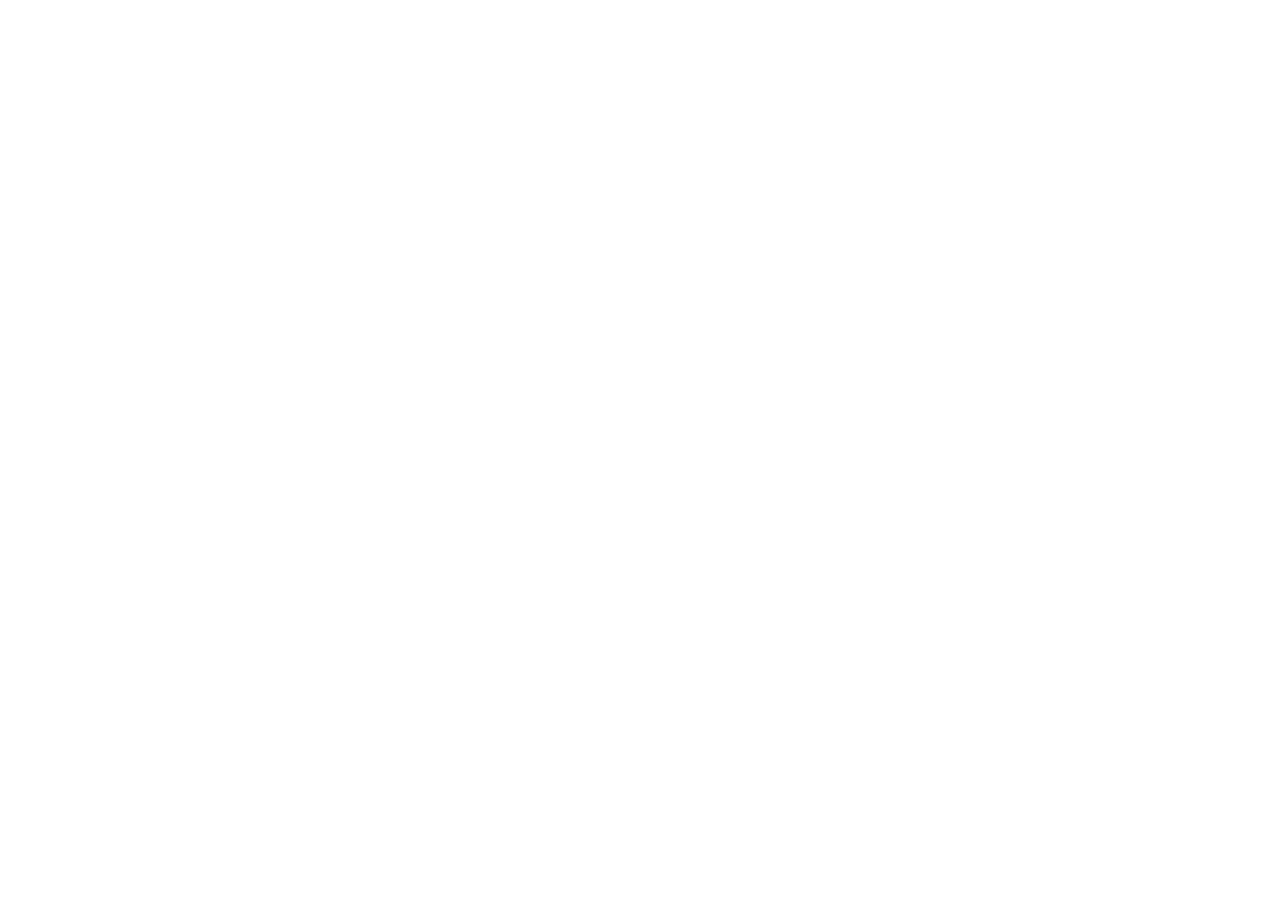
==== index.html @ e4f7e655 "TopLink Call landing page" ====
<!DOCTYPE html>
    <html>
      <head>
        <script src='https://8x8.vc/vpaas-magic-cookie-67bd8b4c554a415bafaa029ddebf6bb9/external_api.js' async></script>
        <style>html, body, #jaas-container { height: 100%; }</style>
        <script type="text/javascript">
          window.onload = () => {
            const api = new JitsiMeetExternalAPI("8x8.vc", {
              roomName: "vpaas-magic-cookie-67bd8b4c554a415bafaa029ddebf6bb9/SampleAppSuperiorPansPrintForth",
              parentNode: document.querySelector('#jaas-container'),
							// Make sure to include a JWT if you intend to record,
							// make outbound calls or use any other premium features!
							// jwt: "eyJraWQiOiJ2cGFhcy1tYWdpYy1jb29raWUtNjdiZDhiNGM1NTRhNDE1YmFmYWEwMjlkZGViZjZiYjkvMDJkODQxLVNBTVBMRV9BUFAiLCJ0eXAiOiJKV1QiLCJhbGciOiJSUzI1NiJ9.[base64].[base64]"
            });
          }
        </script>
      </head>
      <body><div id="jaas-container" /></body>
    </html>
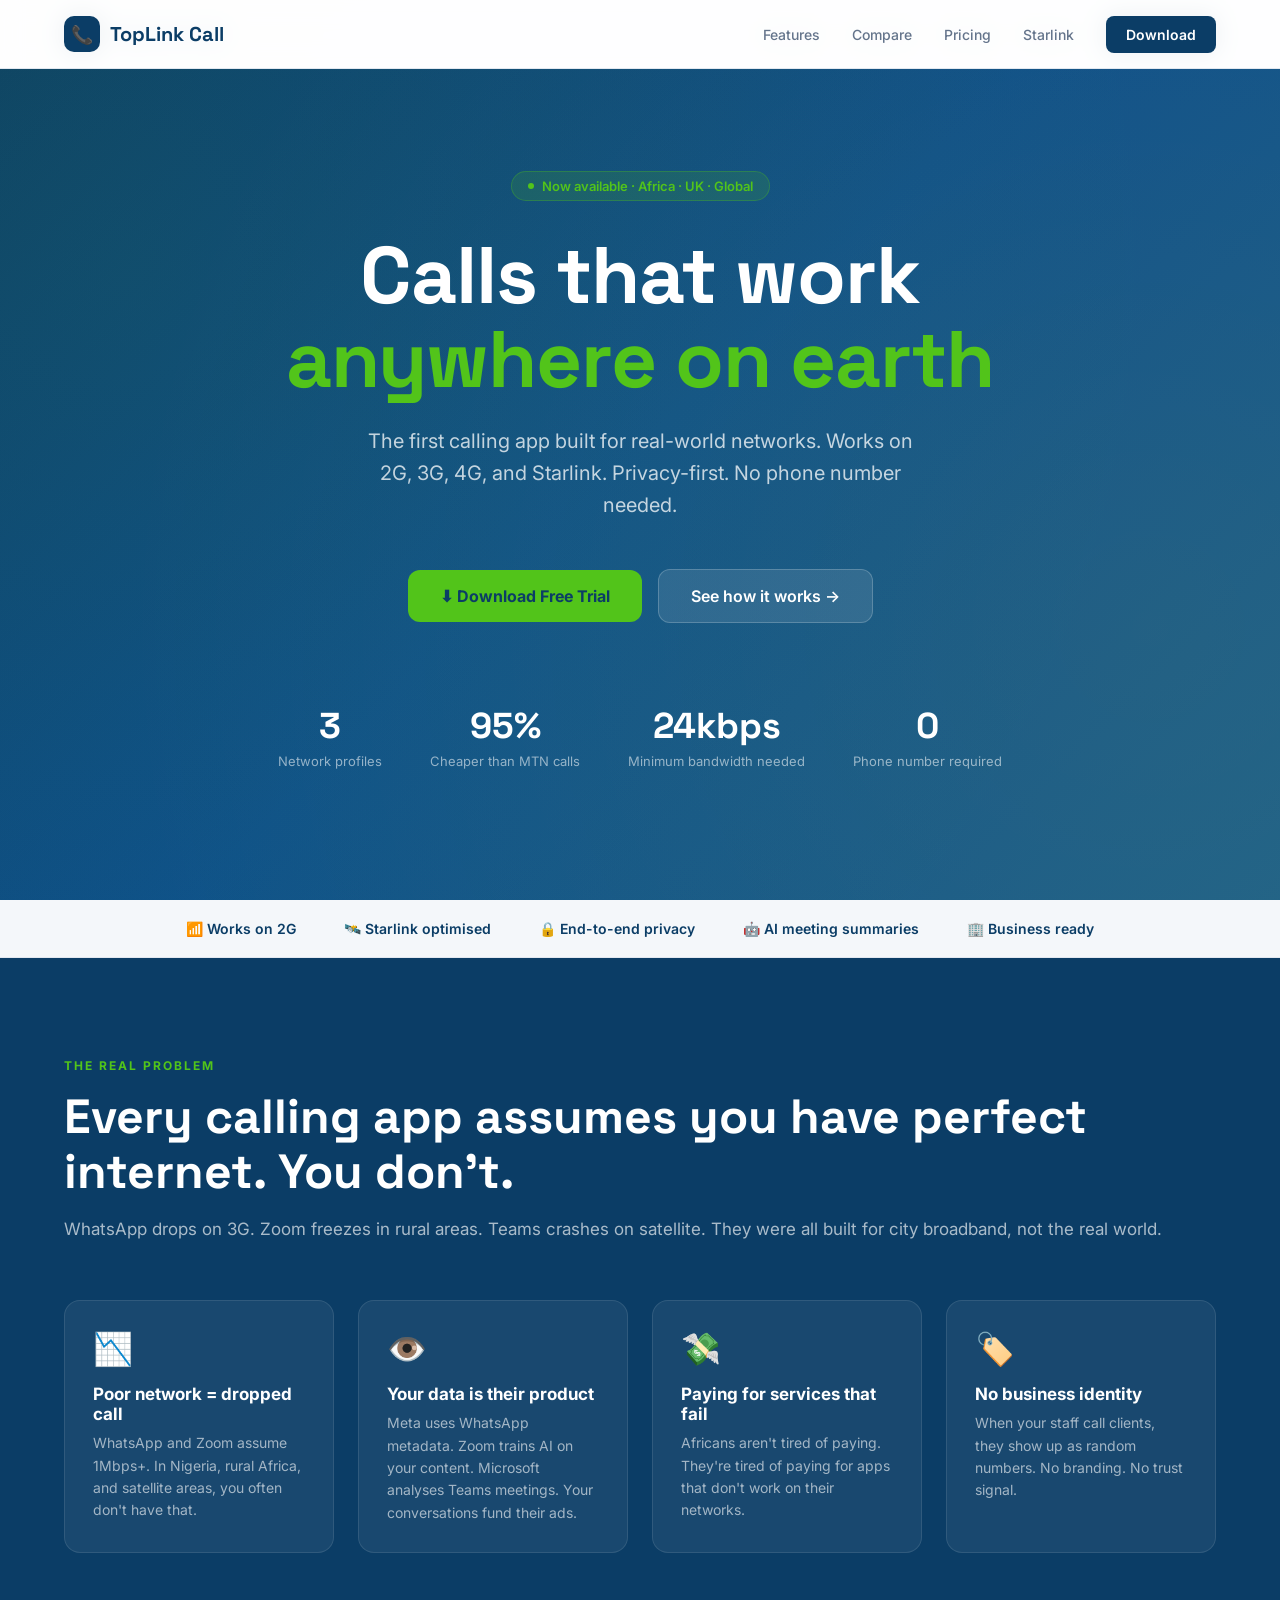
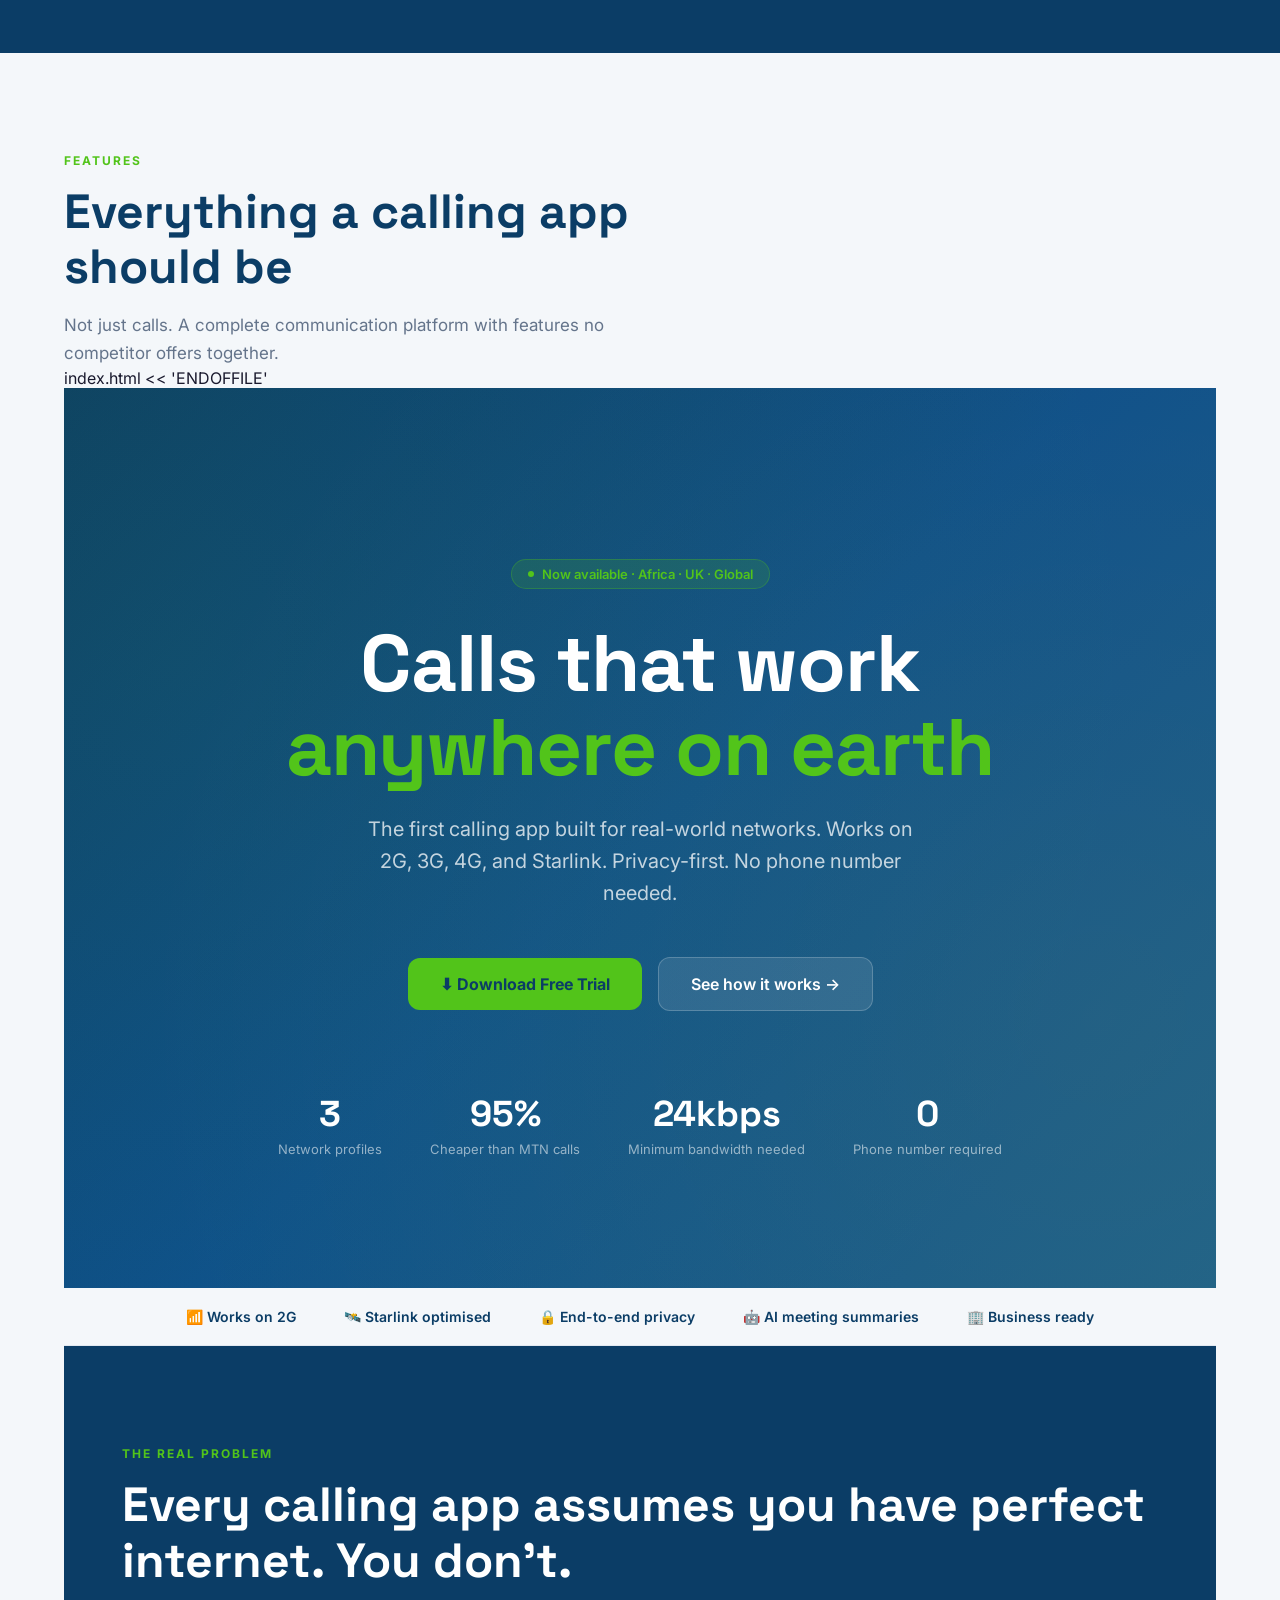
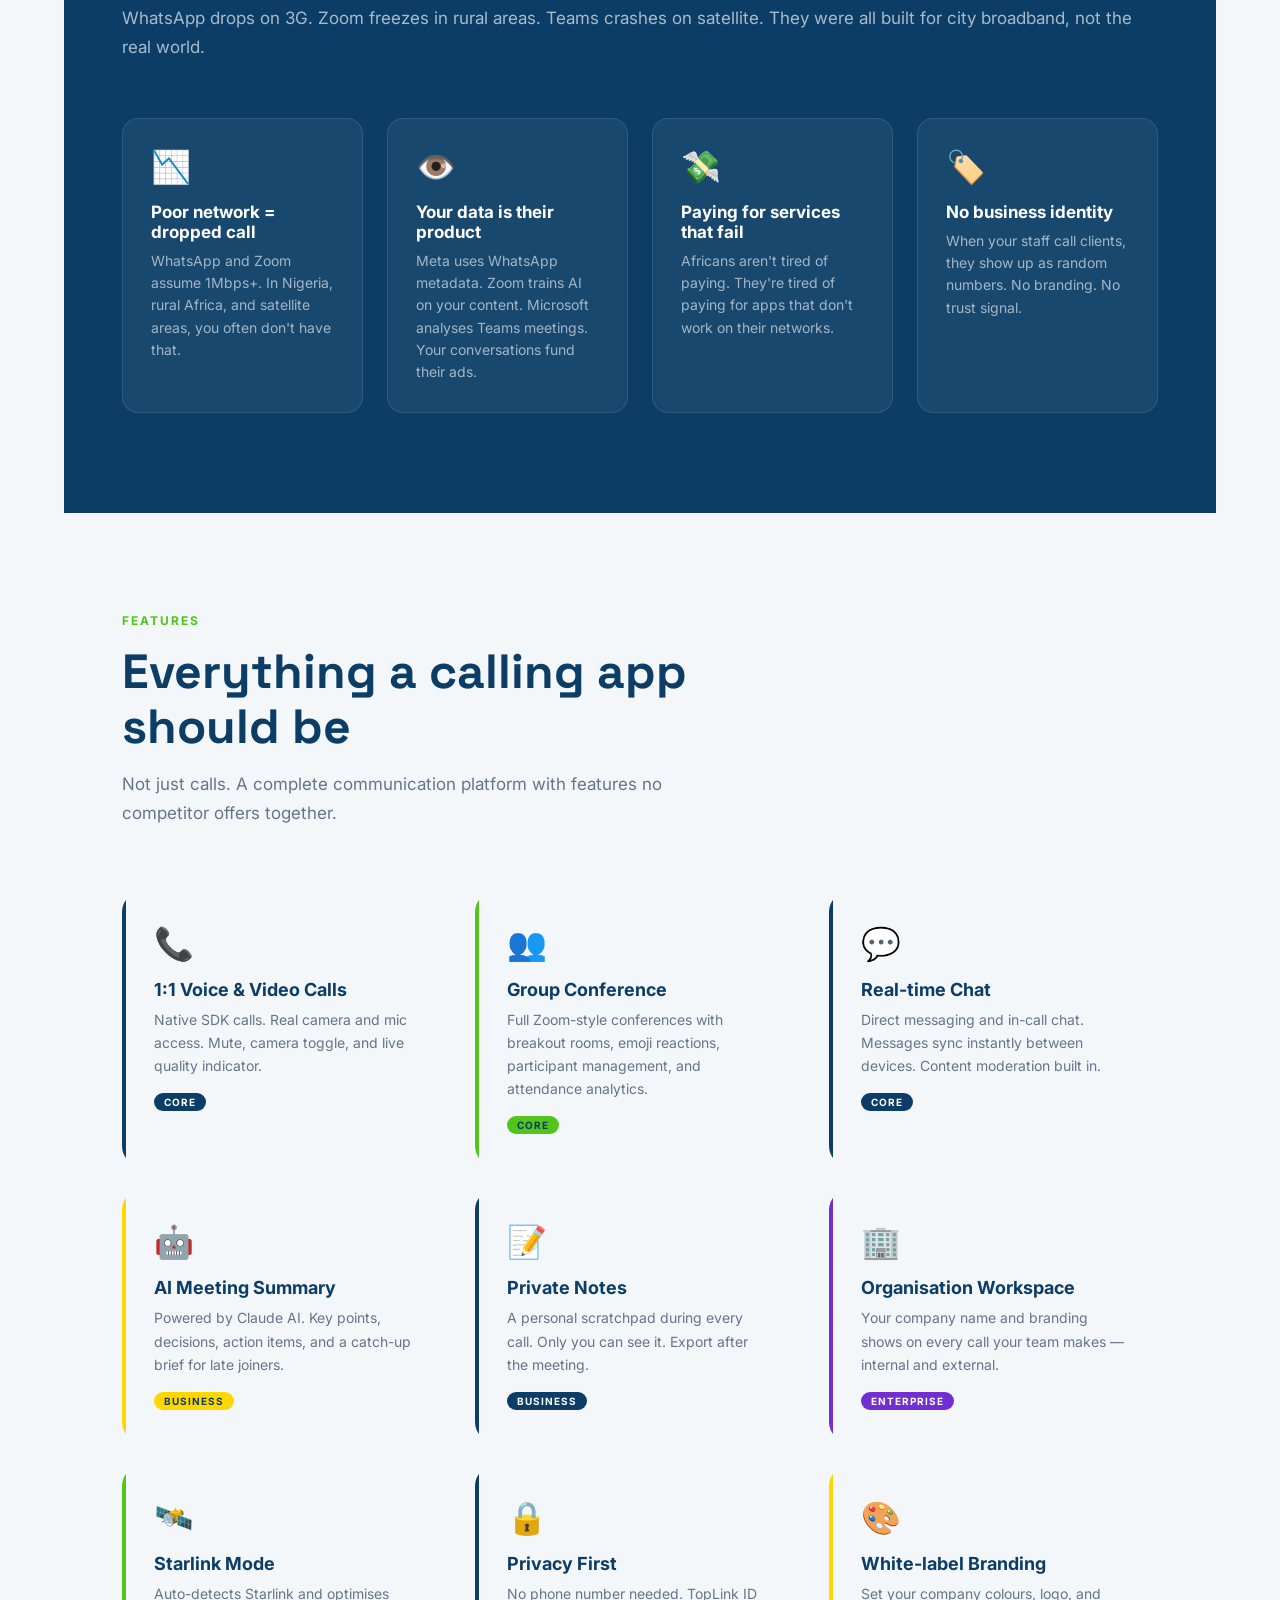
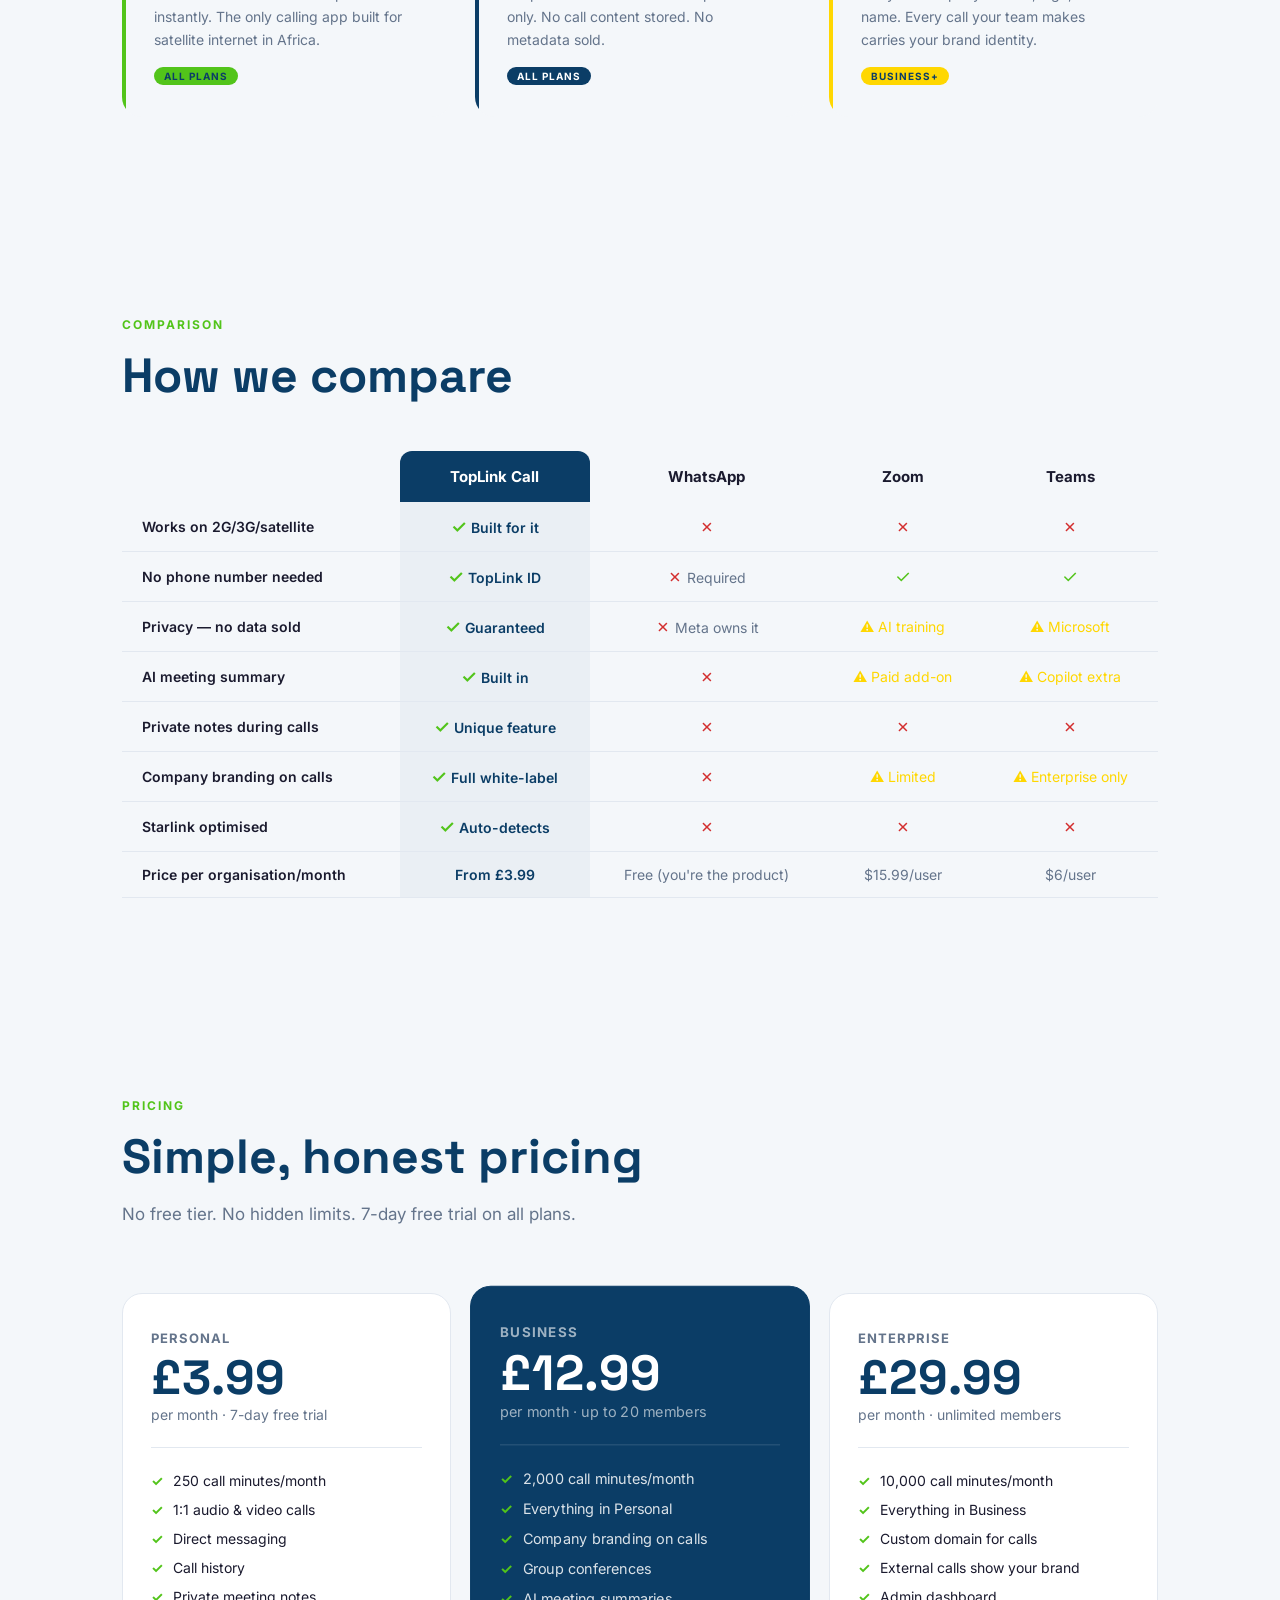
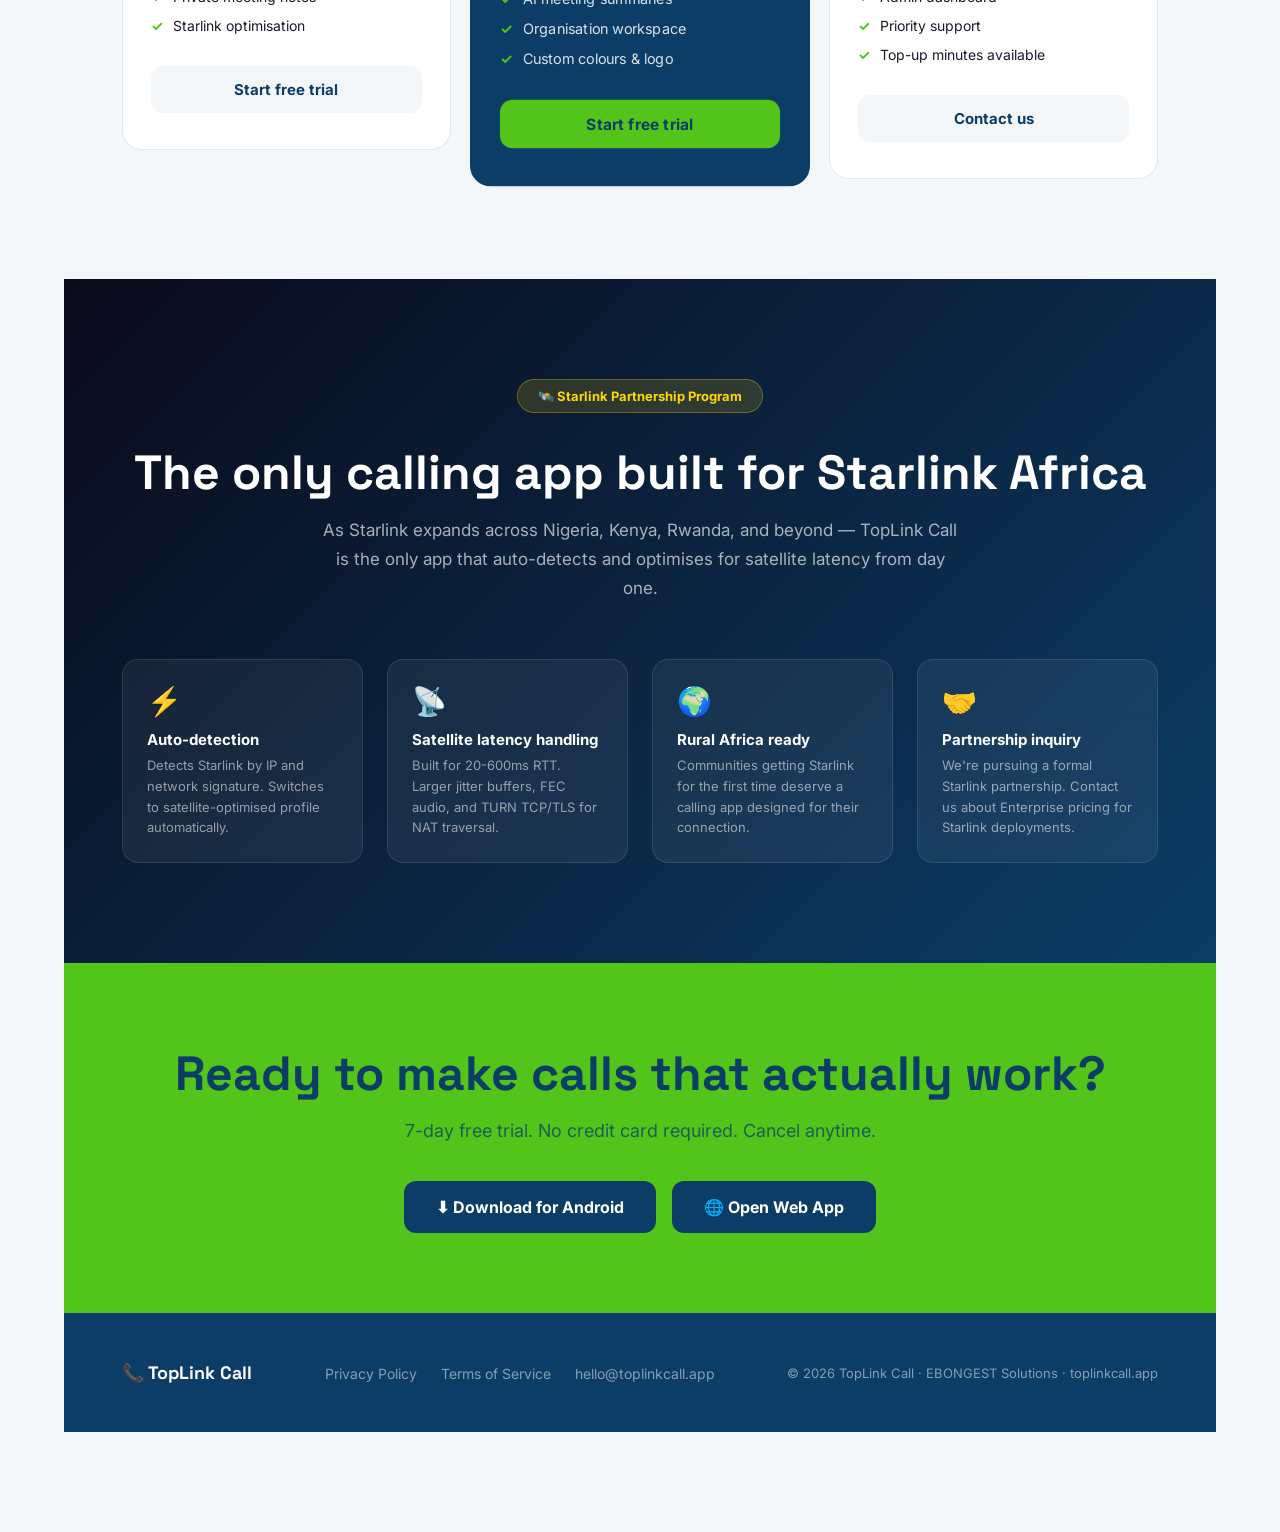
==== commit 0fc4f401: "Update CTA buttons - Android build link and web app link" ====
--- a/index.html
+++ b/index.html
@@ -1,21 +1,472 @@
-
-    <!DOCTYPE html>
-    <html>
-      <head>
-        <script src='https://8x8.vc/vpaas-magic-cookie-67bd8b4c554a415bafaa029ddebf6bb9/external_api.js' async></script>
-        <style>html, body, #jaas-container { height: 100%; }</style>
-        <script type="text/javascript">
-          window.onload = () => {
-            const api = new JitsiMeetExternalAPI("8x8.vc", {
-              roomName: "vpaas-magic-cookie-67bd8b4c554a415bafaa029ddebf6bb9/SampleAppSuperiorPansPrintForth",
-              parentNode: document.querySelector('#jaas-container'),
-							// Make sure to include a JWT if you intend to record,
-							// make outbound calls or use any other premium features!
-							// jwt: "eyJraWQiOiJ2cGFhcy1tYWdpYy1jb29raWUtNjdiZDhiNGM1NTRhNDE1YmFmYWEwMjlkZGViZjZiYjkvMDJkODQxLVNBTVBMRV9BUFAiLCJ0eXAiOiJKV1QiLCJhbGciOiJSUzI1NiJ9.[base64].[base64]"
-            });
-          }
-        </script>
-      </head>
-      <body><div id="jaas-container" /></body>
-    </html>
-  +<!DOCTYPE html>
+<html lang="en">
+<head>
+  <meta charset="UTF-8" />
+  <meta name="viewport" content="width=device-width, initial-scale=1.0" />
+  <title>TopLink Call — Calls That Work Anywhere</title>
+  <meta name="description" content="The first calling app built for the real world. Works on 2G, 3G, 4G and Starlink. Privacy-first, Africa-optimised, globally competitive." />
+  <link rel="preconnect" href="https://fonts.googleapis.com" />
+  <link href="https://fonts.googleapis.com/css2?family=Inter:wght@400;500;600;700;800;900&family=Space+Grotesk:wght@400;500;700&display=swap" rel="stylesheet" />
+  <style>
+    *, *::before, *::after { box-sizing: border-box; margin: 0; padding: 0; }
+    :root {
+      --navy: #0B3D66; --blue: #1A5F8C; --green: #52C41A;
+      --gold: #FFD700; --white: #FFFFFF; --off-white: #F4F7FA;
+      --text: #1A1A2E; --muted: #64748B; --border: #E2E8F0;
+    }
+    html { scroll-behavior: smooth; }
+    body { font-family: 'Inter', sans-serif; color: var(--text); background: var(--white); overflow-x: hidden; }
+    nav { position: fixed; top: 0; left: 0; right: 0; z-index: 100; display: flex; align-items: center; justify-content: space-between; padding: 16px 5%; background: rgba(255,255,255,0.92); backdrop-filter: blur(12px); border-bottom: 1px solid var(--border); }
+    .nav-logo { display: flex; align-items: center; gap: 10px; font-family: 'Space Grotesk', sans-serif; font-weight: 700; font-size: 20px; color: var(--navy); text-decoration: none; }
+    .nav-logo-icon { width: 36px; height: 36px; background: var(--navy); border-radius: 10px; display: flex; align-items: center; justify-content: center; font-size: 18px; }
+    .nav-links { display: flex; align-items: center; gap: 32px; list-style: none; }
+    .nav-links a { font-size: 14px; font-weight: 500; color: var(--muted); text-decoration: none; transition: color 0.2s; }
+    .nav-links a:hover { color: var(--navy); }
+    .nav-cta { background: var(--navy); color: var(--white) !important; padding: 10px 20px; border-radius: 8px; font-weight: 600 !important; }
+    .hero { min-height: 100vh; background: linear-gradient(135deg, var(--navy) 0%, #0D4F8C 50%, #1A5F8C 100%); display: flex; flex-direction: column; align-items: center; justify-content: center; text-align: center; padding: 120px 5% 80px; position: relative; overflow: hidden; }
+    .hero::before { content: ''; position: absolute; top: -50%; left: -50%; width: 200%; height: 200%; background: radial-gradient(circle at 30% 40%, rgba(82,196,26,0.08) 0%, transparent 50%), radial-gradient(circle at 70% 60%, rgba(255,215,0,0.06) 0%, transparent 50%); }
+    .hero-badge { display: inline-flex; align-items: center; gap: 8px; background: rgba(82,196,26,0.15); border: 1px solid rgba(82,196,26,0.3); color: var(--green); font-size: 13px; font-weight: 600; padding: 6px 16px; border-radius: 100px; margin-bottom: 32px; position: relative; z-index: 1; }
+    .hero-badge-dot { width: 6px; height: 6px; background: var(--green); border-radius: 50%; animation: blink 2s infinite; }
+    @keyframes blink { 0%, 100% { opacity: 1; } 50% { opacity: 0.3; } }
+    h1 { font-family: 'Space Grotesk', sans-serif; font-size: clamp(40px, 8vw, 80px); font-weight: 700; color: var(--white); line-height: 1.05; letter-spacing: -1px; max-width: 900px; position: relative; z-index: 1; }
+    h1 span { color: var(--green); }
+    .hero-sub { font-size: clamp(16px, 2.5vw, 20px); color: rgba(255,255,255,0.75); max-width: 580px; line-height: 1.6; margin: 24px auto 48px; position: relative; z-index: 1; }
+    .hero-actions { display: flex; align-items: center; gap: 16px; flex-wrap: wrap; justify-content: center; position: relative; z-index: 1; }
+    .btn-primary { display: inline-flex; align-items: center; gap: 8px; background: var(--green); color: var(--navy); font-weight: 700; font-size: 16px; padding: 16px 32px; border-radius: 12px; text-decoration: none; transition: transform 0.2s, box-shadow 0.2s; }
+    .btn-primary:hover { transform: translateY(-2px); box-shadow: 0 12px 32px rgba(82,196,26,0.4); }
+    .btn-secondary { display: inline-flex; align-items: center; gap: 8px; background: rgba(255,255,255,0.1); color: var(--white); font-weight: 600; font-size: 16px; padding: 16px 32px; border-radius: 12px; text-decoration: none; border: 1px solid rgba(255,255,255,0.2); transition: background 0.2s; }
+    .hero-stats { display: flex; gap: 48px; margin-top: 80px; position: relative; z-index: 1; flex-wrap: wrap; justify-content: center; }
+    .hero-stat-num { font-family: 'Space Grotesk', sans-serif; font-size: 36px; font-weight: 700; color: var(--white); }
+    .hero-stat-label { font-size: 13px; color: rgba(255,255,255,0.55); margin-top: 4px; }
+    .signal-bar { background: var(--off-white); padding: 20px 5%; display: flex; align-items: center; justify-content: center; gap: 48px; flex-wrap: wrap; border-bottom: 1px solid var(--border); }
+    .signal-item { display: flex; align-items: center; gap: 10px; font-size: 14px; font-weight: 600; color: var(--navy); }
+    section { padding: 100px 5%; }
+    .section-eyebrow { font-size: 12px; font-weight: 700; text-transform: uppercase; letter-spacing: 2px; color: var(--green); margin-bottom: 16px; }
+    .section-title { font-family: 'Space Grotesk', sans-serif; font-size: clamp(28px, 5vw, 48px); font-weight: 700; color: var(--navy); line-height: 1.15; max-width: 640px; }
+    .section-sub { font-size: 17px; color: var(--muted); line-height: 1.7; max-width: 560px; margin-top: 16px; }
+    .problem { background: var(--navy); }
+    .problem .section-title { color: var(--white); max-width: 100%; }
+    .problem .section-sub { color: rgba(255,255,255,0.65); max-width: 100%; }
+    .problem-grid { display: grid; grid-template-columns: repeat(auto-fit, minmax(240px, 1fr)); gap: 24px; margin-top: 56px; }
+    .problem-card { background: rgba(255,255,255,0.06); border: 1px solid rgba(255,255,255,0.1); border-radius: 16px; padding: 28px; }
+    .problem-card-icon { font-size: 32px; margin-bottom: 16px; }
+    .problem-card-title { font-size: 17px; font-weight: 700; color: var(--white); margin-bottom: 8px; }
+    .problem-card-text { font-size: 14px; color: rgba(255,255,255,0.6); line-height: 1.6; }
+    .features-grid { display: grid; grid-template-columns: repeat(auto-fit, minmax(280px, 1fr)); gap: 24px; margin-top: 64px; }
+    .feature-card { background: var(--off-white); border-radius: 20px; padding: 32px; position: relative; overflow: hidden; }
+    .feature-card::before { content: ''; position: absolute; top: 0; left: 0; width: 4px; height: 100%; background: var(--navy); border-radius: 4px 0 0 4px; }
+    .feature-card.green::before { background: var(--green); }
+    .feature-card.gold::before { background: var(--gold); }
+    .feature-card.purple::before { background: #722ED1; }
+    .feature-icon { font-size: 32px; margin-bottom: 16px; }
+    .feature-title { font-size: 18px; font-weight: 700; color: var(--navy); margin-bottom: 8px; }
+    .feature-text { font-size: 14px; color: var(--muted); line-height: 1.65; }
+    .feature-tag { display: inline-block; background: var(--navy); color: var(--white); font-size: 10px; font-weight: 700; text-transform: uppercase; letter-spacing: 1px; padding: 3px 10px; border-radius: 100px; margin-top: 16px; }
+    .feature-card.green .feature-tag { background: var(--green); color: var(--navy); }
+    .feature-card.gold .feature-tag { background: var(--gold); color: var(--navy); }
+    .feature-card.purple .feature-tag { background: #722ED1; }
+    .vs-section { background: var(--off-white); }
+    .vs-table { width: 100%; border-collapse: collapse; margin-top: 48px; font-size: 14px; }
+    .vs-table th { padding: 16px 20px; text-align: center; font-weight: 700; font-size: 15px; }
+    .vs-table th:first-child { text-align: left; }
+    .vs-table th.highlight { background: var(--navy); color: var(--white); border-radius: 12px 12px 0 0; }
+    .vs-table td { padding: 14px 20px; text-align: center; border-bottom: 1px solid var(--border); color: var(--muted); }
+    .vs-table td:first-child { text-align: left; font-weight: 600; color: var(--text); }
+    .vs-table td.highlight { background: rgba(11,61,102,0.04); color: var(--navy); font-weight: 600; }
+    .check { color: var(--green); font-size: 18px; }
+    .cross { color: #D32F2F; font-size: 18px; }
+    .partial { color: var(--gold); font-size: 14px; }
+    .pricing-grid { display: grid; grid-template-columns: repeat(auto-fit, minmax(260px, 1fr)); gap: 24px; margin-top: 64px; align-items: start; }
+    .pricing-card { border: 1px solid var(--border); border-radius: 20px; padding: 36px 28px; background: var(--white); }
+    .pricing-card.featured { background: var(--navy); border-color: var(--navy); transform: scale(1.03); }
+    .pricing-plan { font-size: 13px; font-weight: 700; text-transform: uppercase; letter-spacing: 1px; color: var(--muted); margin-bottom: 8px; }
+    .pricing-card.featured .pricing-plan { color: rgba(255,255,255,0.6); }
+    .pricing-price { font-family: 'Space Grotesk', sans-serif; font-size: 48px; font-weight: 700; color: var(--navy); line-height: 1; }
+    .pricing-card.featured .pricing-price { color: var(--white); }
+    .pricing-period { font-size: 14px; color: var(--muted); margin-top: 4px; }
+    .pricing-card.featured .pricing-period { color: rgba(255,255,255,0.6); }
+    .pricing-divider { height: 1px; background: var(--border); margin: 24px 0; }
+    .pricing-card.featured .pricing-divider { background: rgba(255,255,255,0.15); }
+    .pricing-features { list-style: none; display: flex; flex-direction: column; gap: 12px; margin-bottom: 32px; }
+    .pricing-features li { display: flex; align-items: center; gap: 10px; font-size: 14px; color: var(--text); }
+    .pricing-card.featured .pricing-features li { color: rgba(255,255,255,0.85); }
+    .pricing-features li::before { content: '✓'; color: var(--green); font-weight: 700; flex-shrink: 0; }
+    .pricing-btn { display: block; text-align: center; padding: 14px; border-radius: 12px; font-weight: 700; font-size: 15px; text-decoration: none; background: var(--off-white); color: var(--navy); }
+    .pricing-card.featured .pricing-btn { background: var(--green); color: var(--navy); }
+    .starlink { background: linear-gradient(135deg, #0a0a1a 0%, #0B3D66 100%); color: var(--white); text-align: center; }
+    .starlink .section-title { color: var(--white); max-width: 100%; }
+    .starlink .section-sub { color: rgba(255,255,255,0.65); max-width: 640px; margin: 16px auto 0; }
+    .starlink-badge { display: inline-flex; align-items: center; gap: 8px; background: rgba(255,215,0,0.15); border: 1px solid rgba(255,215,0,0.3); color: var(--gold); font-size: 13px; font-weight: 700; padding: 8px 20px; border-radius: 100px; margin-bottom: 32px; }
+    .starlink-grid { display: grid; grid-template-columns: repeat(auto-fit, minmax(200px, 1fr)); gap: 24px; margin-top: 56px; text-align: left; }
+    .starlink-card { background: rgba(255,255,255,0.06); border: 1px solid rgba(255,255,255,0.1); border-radius: 16px; padding: 24px; }
+    .starlink-card-icon { font-size: 28px; margin-bottom: 12px; }
+    .starlink-card-title { font-size: 15px; font-weight: 700; color: var(--white); margin-bottom: 6px; }
+    .starlink-card-text { font-size: 13px; color: rgba(255,255,255,0.55); line-height: 1.6; }
+    .cta { background: var(--green); text-align: center; padding: 80px 5%; }
+    .cta h2 { font-family: 'Space Grotesk', sans-serif; font-size: clamp(28px, 5vw, 48px); font-weight: 700; color: var(--navy); margin-bottom: 16px; }
+    .cta p { font-size: 18px; color: rgba(11,61,102,0.75); margin-bottom: 40px; }
+    .cta-actions { display: flex; gap: 16px; justify-content: center; flex-wrap: wrap; }
+    .btn-dark { display: inline-flex; align-items: center; gap: 8px; background: var(--navy); color: var(--white); font-weight: 700; font-size: 16px; padding: 16px 32px; border-radius: 12px; text-decoration: none; }
+    footer { background: var(--navy); color: rgba(255,255,255,0.5); padding: 48px 5%; display: flex; align-items: center; justify-content: space-between; flex-wrap: wrap; gap: 24px; }
+    .footer-logo { font-family: 'Space Grotesk', sans-serif; font-weight: 700; font-size: 18px; color: var(--white); }
+    .footer-links { display: flex; gap: 24px; list-style: none; }
+    .footer-links a { color: rgba(255,255,255,0.5); text-decoration: none; font-size: 14px; }
+    .footer-copy { font-size: 13px; }
+    @media (max-width: 768px) { .nav-links { display: none; } .pricing-card.featured { transform: none; } footer { flex-direction: column; text-align: center; } }
+  </style>
+</head>
+<body>
+<nav>
+  <a href="/" class="nav-logo">
+    <div class="nav-logo-icon">📞</div>
+    TopLink Call
+  </a>
+  <ul class="nav-links">
+    <li><a href="#features">Features</a></li>
+    <li><a href="#compare">Compare</a></li>
+    <li><a href="#pricing">Pricing</a></li>
+    <li><a href="#starlink">Starlink</a></li>
+    <li><a href="#download" class="nav-cta">Download</a></li>
+  </ul>
+</nav>
+
+<section class="hero">
+  <div class="hero-badge"><span class="hero-badge-dot"></span>Now available · Africa · UK · Global</div>
+  <h1>Calls that work<br /><span>anywhere on earth</span></h1>
+  <p class="hero-sub">The first calling app built for real-world networks. Works on 2G, 3G, 4G, and Starlink. Privacy-first. No phone number needed.</p>
+  <div class="hero-actions">
+    <a href="#download" class="btn-primary">⬇ Download Free Trial</a>
+    <a href="#features" class="btn-secondary">See how it works →</a>
+  </div>
+  <div class="hero-stats">
+    <div class="hero-stat"><div class="hero-stat-num">3</div><div class="hero-stat-label">Network profiles</div></div>
+    <div class="hero-stat"><div class="hero-stat-num">95%</div><div class="hero-stat-label">Cheaper than MTN calls</div></div>
+    <div class="hero-stat"><div class="hero-stat-num">24kbps</div><div class="hero-stat-label">Minimum bandwidth needed</div></div>
+    <div class="hero-stat"><div class="hero-stat-num">0</div><div class="hero-stat-label">Phone number required</div></div>
+  </div>
+</section>
+
+<div class="signal-bar">
+  <div class="signal-item">📶 Works on 2G</div>
+  <div class="signal-item">🛰️ Starlink optimised</div>
+  <div class="signal-item">🔒 End-to-end privacy</div>
+  <div class="signal-item">🤖 AI meeting summaries</div>
+  <div class="signal-item">🏢 Business ready</div>
+</div>
+
+<section class="problem" id="problem">
+  <p class="section-eyebrow">The real problem</p>
+  <h2 class="section-title">Every calling app assumes you have perfect internet. You don't.</h2>
+  <p class="section-sub">WhatsApp drops on 3G. Zoom freezes in rural areas. Teams crashes on satellite. They were all built for city broadband, not the real world.</p>
+  <div class="problem-grid">
+    <div class="problem-card"><div class="problem-card-icon">📉</div><div class="problem-card-title">Poor network = dropped call</div><div class="problem-card-text">WhatsApp and Zoom assume 1Mbps+. In Nigeria, rural Africa, and satellite areas, you often don't have that.</div></div>
+    <div class="problem-card"><div class="problem-card-icon">👁️</div><div class="problem-card-title">Your data is their product</div><div class="problem-card-text">Meta uses WhatsApp metadata. Zoom trains AI on your content. Microsoft analyses Teams meetings. Your conversations fund their ads.</div></div>
+    <div class="problem-card"><div class="problem-card-icon">💸</div><div class="problem-card-title">Paying for services that fail</div><div class="problem-card-text">Africans aren't tired of paying. They're tired of paying for apps that don't work on their networks.</div></div>
+    <div class="problem-card"><div class="problem-card-icon">🏷️</div><div class="problem-card-title">No business identity</div><div class="problem-card-text">When your staff call clients, they show up as random numbers. No branding. No trust signal.</div></div>
+  </div>
+</section>
+
+<section id="features" style="background: var(--off-white);">
+  <p class="section-eyebrow">Features</p>
+  <h2 class="section-title">Everything a calling app should be</h2>
+  <p class="section-sub">Not just calls. A complete communication platform with features no competitor offers together.</p>
+  <div
+cat > index.html << 'ENDOFFILE'
+<!DOCTYPE html>
+<html lang="en">
+<head>
+  <meta charset="UTF-8" />
+  <meta name="viewport" content="width=device-width, initial-scale=1.0" />
+  <title>TopLink Call — Calls That Work Anywhere</title>
+  <meta name="description" content="The first calling app built for the real world. Works on 2G, 3G, 4G and Starlink. Privacy-first, Africa-optimised, globally competitive." />
+  <link rel="preconnect" href="https://fonts.googleapis.com" />
+  <link href="https://fonts.googleapis.com/css2?family=Inter:wght@400;500;600;700;800;900&family=Space+Grotesk:wght@400;500;700&display=swap" rel="stylesheet" />
+  <style>
+    *, *::before, *::after { box-sizing: border-box; margin: 0; padding: 0; }
+    :root {
+      --navy: #0B3D66; --blue: #1A5F8C; --green: #52C41A;
+      --gold: #FFD700; --white: #FFFFFF; --off-white: #F4F7FA;
+      --text: #1A1A2E; --muted: #64748B; --border: #E2E8F0;
+    }
+    html { scroll-behavior: smooth; }
+    body { font-family: 'Inter', sans-serif; color: var(--text); background: var(--white); overflow-x: hidden; }
+    nav { position: fixed; top: 0; left: 0; right: 0; z-index: 100; display: flex; align-items: center; justify-content: space-between; padding: 16px 5%; background: rgba(255,255,255,0.92); backdrop-filter: blur(12px); border-bottom: 1px solid var(--border); }
+    .nav-logo { display: flex; align-items: center; gap: 10px; font-family: 'Space Grotesk', sans-serif; font-weight: 700; font-size: 20px; color: var(--navy); text-decoration: none; }
+    .nav-logo-icon { width: 36px; height: 36px; background: var(--navy); border-radius: 10px; display: flex; align-items: center; justify-content: center; font-size: 18px; }
+    .nav-links { display: flex; align-items: center; gap: 32px; list-style: none; }
+    .nav-links a { font-size: 14px; font-weight: 500; color: var(--muted); text-decoration: none; transition: color 0.2s; }
+    .nav-links a:hover { color: var(--navy); }
+    .nav-cta { background: var(--navy); color: var(--white) !important; padding: 10px 20px; border-radius: 8px; font-weight: 600 !important; }
+    .hero { min-height: 100vh; background: linear-gradient(135deg, var(--navy) 0%, #0D4F8C 50%, #1A5F8C 100%); display: flex; flex-direction: column; align-items: center; justify-content: center; text-align: center; padding: 120px 5% 80px; position: relative; overflow: hidden; }
+    .hero::before { content: ''; position: absolute; top: -50%; left: -50%; width: 200%; height: 200%; background: radial-gradient(circle at 30% 40%, rgba(82,196,26,0.08) 0%, transparent 50%), radial-gradient(circle at 70% 60%, rgba(255,215,0,0.06) 0%, transparent 50%); }
+    .hero-badge { display: inline-flex; align-items: center; gap: 8px; background: rgba(82,196,26,0.15); border: 1px solid rgba(82,196,26,0.3); color: var(--green); font-size: 13px; font-weight: 600; padding: 6px 16px; border-radius: 100px; margin-bottom: 32px; position: relative; z-index: 1; }
+    .hero-badge-dot { width: 6px; height: 6px; background: var(--green); border-radius: 50%; animation: blink 2s infinite; }
+    @keyframes blink { 0%, 100% { opacity: 1; } 50% { opacity: 0.3; } }
+    h1 { font-family: 'Space Grotesk', sans-serif; font-size: clamp(40px, 8vw, 80px); font-weight: 700; color: var(--white); line-height: 1.05; letter-spacing: -1px; max-width: 900px; position: relative; z-index: 1; }
+    h1 span { color: var(--green); }
+    .hero-sub { font-size: clamp(16px, 2.5vw, 20px); color: rgba(255,255,255,0.75); max-width: 580px; line-height: 1.6; margin: 24px auto 48px; position: relative; z-index: 1; }
+    .hero-actions { display: flex; align-items: center; gap: 16px; flex-wrap: wrap; justify-content: center; position: relative; z-index: 1; }
+    .btn-primary { display: inline-flex; align-items: center; gap: 8px; background: var(--green); color: var(--navy); font-weight: 700; font-size: 16px; padding: 16px 32px; border-radius: 12px; text-decoration: none; transition: transform 0.2s, box-shadow 0.2s; }
+    .btn-primary:hover { transform: translateY(-2px); box-shadow: 0 12px 32px rgba(82,196,26,0.4); }
+    .btn-secondary { display: inline-flex; align-items: center; gap: 8px; background: rgba(255,255,255,0.1); color: var(--white); font-weight: 600; font-size: 16px; padding: 16px 32px; border-radius: 12px; text-decoration: none; border: 1px solid rgba(255,255,255,0.2); transition: background 0.2s; }
+    .hero-stats { display: flex; gap: 48px; margin-top: 80px; position: relative; z-index: 1; flex-wrap: wrap; justify-content: center; }
+    .hero-stat-num { font-family: 'Space Grotesk', sans-serif; font-size: 36px; font-weight: 700; color: var(--white); }
+    .hero-stat-label { font-size: 13px; color: rgba(255,255,255,0.55); margin-top: 4px; }
+    .signal-bar { background: var(--off-white); padding: 20px 5%; display: flex; align-items: center; justify-content: center; gap: 48px; flex-wrap: wrap; border-bottom: 1px solid var(--border); }
+    .signal-item { display: flex; align-items: center; gap: 10px; font-size: 14px; font-weight: 600; color: var(--navy); }
+    section { padding: 100px 5%; }
+    .section-eyebrow { font-size: 12px; font-weight: 700; text-transform: uppercase; letter-spacing: 2px; color: var(--green); margin-bottom: 16px; }
+    .section-title { font-family: 'Space Grotesk', sans-serif; font-size: clamp(28px, 5vw, 48px); font-weight: 700; color: var(--navy); line-height: 1.15; max-width: 640px; }
+    .section-sub { font-size: 17px; color: var(--muted); line-height: 1.7; max-width: 560px; margin-top: 16px; }
+    .problem { background: var(--navy); }
+    .problem .section-title { color: var(--white); max-width: 100%; }
+    .problem .section-sub { color: rgba(255,255,255,0.65); max-width: 100%; }
+    .problem-grid { display: grid; grid-template-columns: repeat(auto-fit, minmax(240px, 1fr)); gap: 24px; margin-top: 56px; }
+    .problem-card { background: rgba(255,255,255,0.06); border: 1px solid rgba(255,255,255,0.1); border-radius: 16px; padding: 28px; }
+    .problem-card-icon { font-size: 32px; margin-bottom: 16px; }
+    .problem-card-title { font-size: 17px; font-weight: 700; color: var(--white); margin-bottom: 8px; }
+    .problem-card-text { font-size: 14px; color: rgba(255,255,255,0.6); line-height: 1.6; }
+    .features-grid { display: grid; grid-template-columns: repeat(auto-fit, minmax(280px, 1fr)); gap: 24px; margin-top: 64px; }
+    .feature-card { background: var(--off-white); border-radius: 20px; padding: 32px; position: relative; overflow: hidden; }
+    .feature-card::before { content: ''; position: absolute; top: 0; left: 0; width: 4px; height: 100%; background: var(--navy); border-radius: 4px 0 0 4px; }
+    .feature-card.green::before { background: var(--green); }
+    .feature-card.gold::before { background: var(--gold); }
+    .feature-card.purple::before { background: #722ED1; }
+    .feature-icon { font-size: 32px; margin-bottom: 16px; }
+    .feature-title { font-size: 18px; font-weight: 700; color: var(--navy); margin-bottom: 8px; }
+    .feature-text { font-size: 14px; color: var(--muted); line-height: 1.65; }
+    .feature-tag { display: inline-block; background: var(--navy); color: var(--white); font-size: 10px; font-weight: 700; text-transform: uppercase; letter-spacing: 1px; padding: 3px 10px; border-radius: 100px; margin-top: 16px; }
+    .feature-card.green .feature-tag { background: var(--green); color: var(--navy); }
+    .feature-card.gold .feature-tag { background: var(--gold); color: var(--navy); }
+    .feature-card.purple .feature-tag { background: #722ED1; }
+    .vs-section { background: var(--off-white); }
+    .vs-table { width: 100%; border-collapse: collapse; margin-top: 48px; font-size: 14px; }
+    .vs-table th { padding: 16px 20px; text-align: center; font-weight: 700; font-size: 15px; }
+    .vs-table th:first-child { text-align: left; }
+    .vs-table th.highlight { background: var(--navy); color: var(--white); border-radius: 12px 12px 0 0; }
+    .vs-table td { padding: 14px 20px; text-align: center; border-bottom: 1px solid var(--border); color: var(--muted); }
+    .vs-table td:first-child { text-align: left; font-weight: 600; color: var(--text); }
+    .vs-table td.highlight { background: rgba(11,61,102,0.04); color: var(--navy); font-weight: 600; }
+    .check { color: var(--green); font-size: 18px; }
+    .cross { color: #D32F2F; font-size: 18px; }
+    .partial { color: var(--gold); font-size: 14px; }
+    .pricing-grid { display: grid; grid-template-columns: repeat(auto-fit, minmax(260px, 1fr)); gap: 24px; margin-top: 64px; align-items: start; }
+    .pricing-card { border: 1px solid var(--border); border-radius: 20px; padding: 36px 28px; background: var(--white); }
+    .pricing-card.featured { background: var(--navy); border-color: var(--navy); transform: scale(1.03); }
+    .pricing-plan { font-size: 13px; font-weight: 700; text-transform: uppercase; letter-spacing: 1px; color: var(--muted); margin-bottom: 8px; }
+    .pricing-card.featured .pricing-plan { color: rgba(255,255,255,0.6); }
+    .pricing-price { font-family: 'Space Grotesk', sans-serif; font-size: 48px; font-weight: 700; color: var(--navy); line-height: 1; }
+    .pricing-card.featured .pricing-price { color: var(--white); }
+    .pricing-period { font-size: 14px; color: var(--muted); margin-top: 4px; }
+    .pricing-card.featured .pricing-period { color: rgba(255,255,255,0.6); }
+    .pricing-divider { height: 1px; background: var(--border); margin: 24px 0; }
+    .pricing-card.featured .pricing-divider { background: rgba(255,255,255,0.15); }
+    .pricing-features { list-style: none; display: flex; flex-direction: column; gap: 12px; margin-bottom: 32px; }
+    .pricing-features li { display: flex; align-items: center; gap: 10px; font-size: 14px; color: var(--text); }
+    .pricing-card.featured .pricing-features li { color: rgba(255,255,255,0.85); }
+    .pricing-features li::before { content: '✓'; color: var(--green); font-weight: 700; flex-shrink: 0; }
+    .pricing-btn { display: block; text-align: center; padding: 14px; border-radius: 12px; font-weight: 700; font-size: 15px; text-decoration: none; background: var(--off-white); color: var(--navy); }
+    .pricing-card.featured .pricing-btn { background: var(--green); color: var(--navy); }
+    .starlink { background: linear-gradient(135deg, #0a0a1a 0%, #0B3D66 100%); color: var(--white); text-align: center; }
+    .starlink .section-title { color: var(--white); max-width: 100%; }
+    .starlink .section-sub { color: rgba(255,255,255,0.65); max-width: 640px; margin: 16px auto 0; }
+    .starlink-badge { display: inline-flex; align-items: center; gap: 8px; background: rgba(255,215,0,0.15); border: 1px solid rgba(255,215,0,0.3); color: var(--gold); font-size: 13px; font-weight: 700; padding: 8px 20px; border-radius: 100px; margin-bottom: 32px; }
+    .starlink-grid { display: grid; grid-template-columns: repeat(auto-fit, minmax(200px, 1fr)); gap: 24px; margin-top: 56px; text-align: left; }
+    .starlink-card { background: rgba(255,255,255,0.06); border: 1px solid rgba(255,255,255,0.1); border-radius: 16px; padding: 24px; }
+    .starlink-card-icon { font-size: 28px; margin-bottom: 12px; }
+    .starlink-card-title { font-size: 15px; font-weight: 700; color: var(--white); margin-bottom: 6px; }
+    .starlink-card-text { font-size: 13px; color: rgba(255,255,255,0.55); line-height: 1.6; }
+    .cta { background: var(--green); text-align: center; padding: 80px 5%; }
+    .cta h2 { font-family: 'Space Grotesk', sans-serif; font-size: clamp(28px, 5vw, 48px); font-weight: 700; color: var(--navy); margin-bottom: 16px; }
+    .cta p { font-size: 18px; color: rgba(11,61,102,0.75); margin-bottom: 40px; }
+    .cta-actions { display: flex; gap: 16px; justify-content: center; flex-wrap: wrap; }
+    .btn-dark { display: inline-flex; align-items: center; gap: 8px; background: var(--navy); color: var(--white); font-weight: 700; font-size: 16px; padding: 16px 32px; border-radius: 12px; text-decoration: none; }
+    footer { background: var(--navy); color: rgba(255,255,255,0.5); padding: 48px 5%; display: flex; align-items: center; justify-content: space-between; flex-wrap: wrap; gap: 24px; }
+    .footer-logo { font-family: 'Space Grotesk', sans-serif; font-weight: 700; font-size: 18px; color: var(--white); }
+    .footer-links { display: flex; gap: 24px; list-style: none; }
+    .footer-links a { color: rgba(255,255,255,0.5); text-decoration: none; font-size: 14px; }
+    .footer-copy { font-size: 13px; }
+    @media (max-width: 768px) { .nav-links { display: none; } .pricing-card.featured { transform: none; } footer { flex-direction: column; text-align: center; } }
+  </style>
+</head>
+<body>
+<nav>
+  <a href="/" class="nav-logo">
+    <div class="nav-logo-icon">📞</div>
+    TopLink Call
+  </a>
+  <ul class="nav-links">
+    <li><a href="#features">Features</a></li>
+    <li><a href="#compare">Compare</a></li>
+    <li><a href="#pricing">Pricing</a></li>
+    <li><a href="#starlink">Starlink</a></li>
+    <li><a href="#download" class="nav-cta">Download</a></li>
+  </ul>
+</nav>
+
+<section class="hero">
+  <div class="hero-badge"><span class="hero-badge-dot"></span>Now available · Africa · UK · Global</div>
+  <h1>Calls that work<br /><span>anywhere on earth</span></h1>
+  <p class="hero-sub">The first calling app built for real-world networks. Works on 2G, 3G, 4G, and Starlink. Privacy-first. No phone number needed.</p>
+  <div class="hero-actions">
+    <a href="#download" class="btn-primary">⬇ Download Free Trial</a>
+    <a href="#features" class="btn-secondary">See how it works →</a>
+  </div>
+  <div class="hero-stats">
+    <div class="hero-stat"><div class="hero-stat-num">3</div><div class="hero-stat-label">Network profiles</div></div>
+    <div class="hero-stat"><div class="hero-stat-num">95%</div><div class="hero-stat-label">Cheaper than MTN calls</div></div>
+    <div class="hero-stat"><div class="hero-stat-num">24kbps</div><div class="hero-stat-label">Minimum bandwidth needed</div></div>
+    <div class="hero-stat"><div class="hero-stat-num">0</div><div class="hero-stat-label">Phone number required</div></div>
+  </div>
+</section>
+
+<div class="signal-bar">
+  <div class="signal-item">📶 Works on 2G</div>
+  <div class="signal-item">🛰️ Starlink optimised</div>
+  <div class="signal-item">🔒 End-to-end privacy</div>
+  <div class="signal-item">🤖 AI meeting summaries</div>
+  <div class="signal-item">🏢 Business ready</div>
+</div>
+
+<section class="problem" id="problem">
+  <p class="section-eyebrow">The real problem</p>
+  <h2 class="section-title">Every calling app assumes you have perfect internet. You don't.</h2>
+  <p class="section-sub">WhatsApp drops on 3G. Zoom freezes in rural areas. Teams crashes on satellite. They were all built for city broadband, not the real world.</p>
+  <div class="problem-grid">
+    <div class="problem-card"><div class="problem-card-icon">📉</div><div class="problem-card-title">Poor network = dropped call</div><div class="problem-card-text">WhatsApp and Zoom assume 1Mbps+. In Nigeria, rural Africa, and satellite areas, you often don't have that.</div></div>
+    <div class="problem-card"><div class="problem-card-icon">👁️</div><div class="problem-card-title">Your data is their product</div><div class="problem-card-text">Meta uses WhatsApp metadata. Zoom trains AI on your content. Microsoft analyses Teams meetings. Your conversations fund their ads.</div></div>
+    <div class="problem-card"><div class="problem-card-icon">💸</div><div class="problem-card-title">Paying for services that fail</div><div class="problem-card-text">Africans aren't tired of paying. They're tired of paying for apps that don't work on their networks.</div></div>
+    <div class="problem-card"><div class="problem-card-icon">🏷️</div><div class="problem-card-title">No business identity</div><div class="problem-card-text">When your staff call clients, they show up as random numbers. No branding. No trust signal.</div></div>
+  </div>
+</section>
+
+<section id="features" style="background: var(--off-white);">
+  <p class="section-eyebrow">Features</p>
+  <h2 class="section-title">Everything a calling app should be</h2>
+  <p class="section-sub">Not just calls. A complete communication platform with features no competitor offers together.</p>
+  <div class="features-grid">
+    <div class="feature-card"><div class="feature-icon">📞</div><div class="feature-title">1:1 Voice & Video Calls</div><div class="feature-text">Native SDK calls. Real camera and mic access. Mute, camera toggle, and live quality indicator.</div><span class="feature-tag">Core</span></div>
+    <div class="feature-card green"><div class="feature-icon">👥</div><div class="feature-title">Group Conference</div><div class="feature-text">Full Zoom-style conferences with breakout rooms, emoji reactions, participant management, and attendance analytics.</div><span class="feature-tag">Core</span></div>
+    <div class="feature-card"><div class="feature-icon">💬</div><div class="feature-title">Real-time Chat</div><div class="feature-text">Direct messaging and in-call chat. Messages sync instantly between devices. Content moderation built in.</div><span class="feature-tag">Core</span></div>
+    <div class="feature-card gold"><div class="feature-icon">🤖</div><div class="feature-title">AI Meeting Summary</div><div class="feature-text">Powered by Claude AI. Key points, decisions, action items, and a catch-up brief for late joiners.</div><span class="feature-tag">Business</span></div>
+    <div class="feature-card"><div class="feature-icon">📝</div><div class="feature-title">Private Notes</div><div class="feature-text">A personal scratchpad during every call. Only you can see it. Export after the meeting.</div><span class="feature-tag">Business</span></div>
+    <div class="feature-card purple"><div class="feature-icon">🏢</div><div class="feature-title">Organisation Workspace</div><div class="feature-text">Your company name and branding shows on every call your team makes — internal and external.</div><span class="feature-tag">Enterprise</span></div>
+    <div class="feature-card green"><div class="feature-icon">🛰️</div><div class="feature-title">Starlink Mode</div><div class="feature-text">Auto-detects Starlink and optimises instantly. The only calling app built for satellite internet in Africa.</div><span class="feature-tag">All plans</span></div>
+    <div class="feature-card"><div class="feature-icon">🔒</div><div class="feature-title">Privacy First</div><div class="feature-text">No phone number needed. TopLink ID only. No call content stored. No metadata sold.</div><span class="feature-tag">All plans</span></div>
+    <div class="feature-card gold"><div class="feature-icon">🎨</div><div class="feature-title">White-label Branding</div><div class="feature-text">Set your company colours, logo, and name. Every call your team makes carries your brand identity.</div><span class="feature-tag">Business+</span></div>
+  </div>
+</section>
+
+<section class="vs-section" id="compare">
+  <p class="section-eyebrow">Comparison</p>
+  <h2 class="section-title">How we compare</h2>
+  <table class="vs-table">
+    <thead>
+      <tr>
+        <th></th>
+        <th class="highlight">TopLink Call</th>
+        <th>WhatsApp</th>
+        <th>Zoom</th>
+        <th>Teams</th>
+      </tr>
+    </thead>
+    <tbody>
+      <tr><td>Works on 2G/3G/satellite</td><td class="highlight"><span class="check">✓</span> Built for it</td><td><span class="cross">✗</span></td><td><span class="cross">✗</span></td><td><span class="cross">✗</span></td></tr>
+      <tr><td>No phone number needed</td><td class="highlight"><span class="check">✓</span> TopLink ID</td><td><span class="cross">✗</span> Required</td><td><span class="check">✓</span></td><td><span class="check">✓</span></td></tr>
+      <tr><td>Privacy — no data sold</td><td class="highlight"><span class="check">✓</span> Guaranteed</td><td><span class="cross">✗</span> Meta owns it</td><td><span class="partial">⚠ AI training</span></td><td><span class="partial">⚠ Microsoft</span></td></tr>
+      <tr><td>AI meeting summary</td><td class="highlight"><span class="check">✓</span> Built in</td><td><span class="cross">✗</span></td><td><span class="partial">⚠ Paid add-on</span></td><td><span class="partial">⚠ Copilot extra</span></td></tr>
+      <tr><td>Private notes during calls</td><td class="highlight"><span class="check">✓</span> Unique feature</td><td><span class="cross">✗</span></td><td><span class="cross">✗</span></td><td><span class="cross">✗</span></td></tr>
+      <tr><td>Company branding on calls</td><td class="highlight"><span class="check">✓</span> Full white-label</td><td><span class="cross">✗</span></td><td><span class="partial">⚠ Limited</span></td><td><span class="partial">⚠ Enterprise only</span></td></tr>
+      <tr><td>Starlink optimised</td><td class="highlight"><span class="check">✓</span> Auto-detects</td><td><span class="cross">✗</span></td><td><span class="cross">✗</span></td><td><span class="cross">✗</span></td></tr>
+      <tr><td>Price per organisation/month</td><td class="highlight">From £3.99</td><td>Free (you're the product)</td><td>$15.99/user</td><td>$6/user</td></tr>
+    </tbody>
+  </table>
+</section>
+
+<section id="pricing">
+  <p class="section-eyebrow">Pricing</p>
+  <h2 class="section-title">Simple, honest pricing</h2>
+  <p class="section-sub">No free tier. No hidden limits. 7-day free trial on all plans.</p>
+  <div class="pricing-grid">
+    <div class="pricing-card">
+      <div class="pricing-plan">Personal</div>
+      <div class="pricing-price">£3.99</div>
+      <div class="pricing-period">per month · 7-day free trial</div>
+      <div class="pricing-divider"></div>
+      <ul class="pricing-features">
+        <li>250 call minutes/month</li>
+        <li>1:1 audio & video calls</li>
+        <li>Direct messaging</li>
+        <li>Call history</li>
+        <li>Private meeting notes</li>
+        <li>Starlink optimisation</li>
+      </ul>
+      <a href="#download" class="pricing-btn">Start free trial</a>
+    </div>
+    <div class="pricing-card featured">
+      <div class="pricing-plan">Business</div>
+      <div class="pricing-price">£12.99</div>
+      <div class="pricing-period">per month · up to 20 members</div>
+      <div class="pricing-divider"></div>
+      <ul class="pricing-features">
+        <li>2,000 call minutes/month</li>
+        <li>Everything in Personal</li>
+        <li>Company branding on calls</li>
+        <li>Group conferences</li>
+        <li>AI meeting summaries</li>
+        <li>Organisation workspace</li>
+        <li>Custom colours & logo</li>
+      </ul>
+      <a href="#download" class="pricing-btn">Start free trial</a>
+    </div>
+    <div class="pricing-card">
+      <div class="pricing-plan">Enterprise</div>
+      <div class="pricing-price">£29.99</div>
+      <div class="pricing-period">per month · unlimited members</div>
+      <div class="pricing-divider"></div>
+      <ul class="pricing-features">
+        <li>10,000 call minutes/month</li>
+        <li>Everything in Business</li>
+        <li>Custom domain for calls</li>
+        <li>External calls show your brand</li>
+        <li>Admin dashboard</li>
+        <li>Priority support</li>
+        <li>Top-up minutes available</li>
+      </ul>
+      <a href="#download" class="pricing-btn">Contact us</a>
+    </div>
+  </div>
+</section>
+
+<section class="starlink" id="starlink">
+  <div class="starlink-badge">🛰️ Starlink Partnership Program</div>
+  <h2 class="section-title">The only calling app built for Starlink Africa</h2>
+  <p class="section-sub">As Starlink expands across Nigeria, Kenya, Rwanda, and beyond — TopLink Call is the only app that auto-detects and optimises for satellite latency from day one.</p>
+  <div class="starlink-grid">
+    <div class="starlink-card"><div class="starlink-card-icon">⚡</div><div class="starlink-card-title">Auto-detection</div><div class="starlink-card-text">Detects Starlink by IP and network signature. Switches to satellite-optimised profile automatically.</div></div>
+    <div class="starlink-card"><div class="starlink-card-icon">📡</div><div class="starlink-card-title">Satellite latency handling</div><div class="starlink-card-text">Built for 20-600ms RTT. Larger jitter buffers, FEC audio, and TURN TCP/TLS for NAT traversal.</div></div>
+    <div class="starlink-card"><div class="starlink-card-icon">🌍</div><div class="starlink-card-title">Rural Africa ready</div><div class="starlink-card-text">Communities getting Starlink for the first time deserve a calling app designed for their connection.</div></div>
+    <div class="starlink-card"><div class="starlink-card-icon">🤝</div><div class="starlink-card-title">Partnership inquiry</div><div class="starlink-card-text">We're pursuing a formal Starlink partnership. Contact us about Enterprise pricing for Starlink deployments.</div></div>
+  </div>
+</section>
+
+<section class="cta" id="download">
+  <h2>Ready to make calls that actually work?</h2>
+  <p>7-day free trial. No credit card required. Cancel anytime.</p>
+  <div class="cta-actions">
+    <a href="https://expo.dev/accounts/ebongest/projects/toplink-call-privacy-hub/builds" class="btn-dark">⬇ Download for Android</a>
+    <a href="https://app.toplinkcall.app" class="btn-dark">🌐 Open Web App</a>
+  </div>
+</section>
+
+<footer>
+  <div class="footer-logo">📞 TopLink Call</div>
+  <ul class="footer-links">
+    <li><a href="#">Privacy Policy</a></li>
+    <li><a href="#">Terms of Service</a></li>
+    <li><a href="mailto:hello@toplinkcall.app">hello@toplinkcall.app</a></li>
+  </ul>
+  <div class="footer-copy">© 2026 TopLink Call · EBONGEST Solutions · toplinkcall.app</div>
+</footer>
+</body>
+</html>
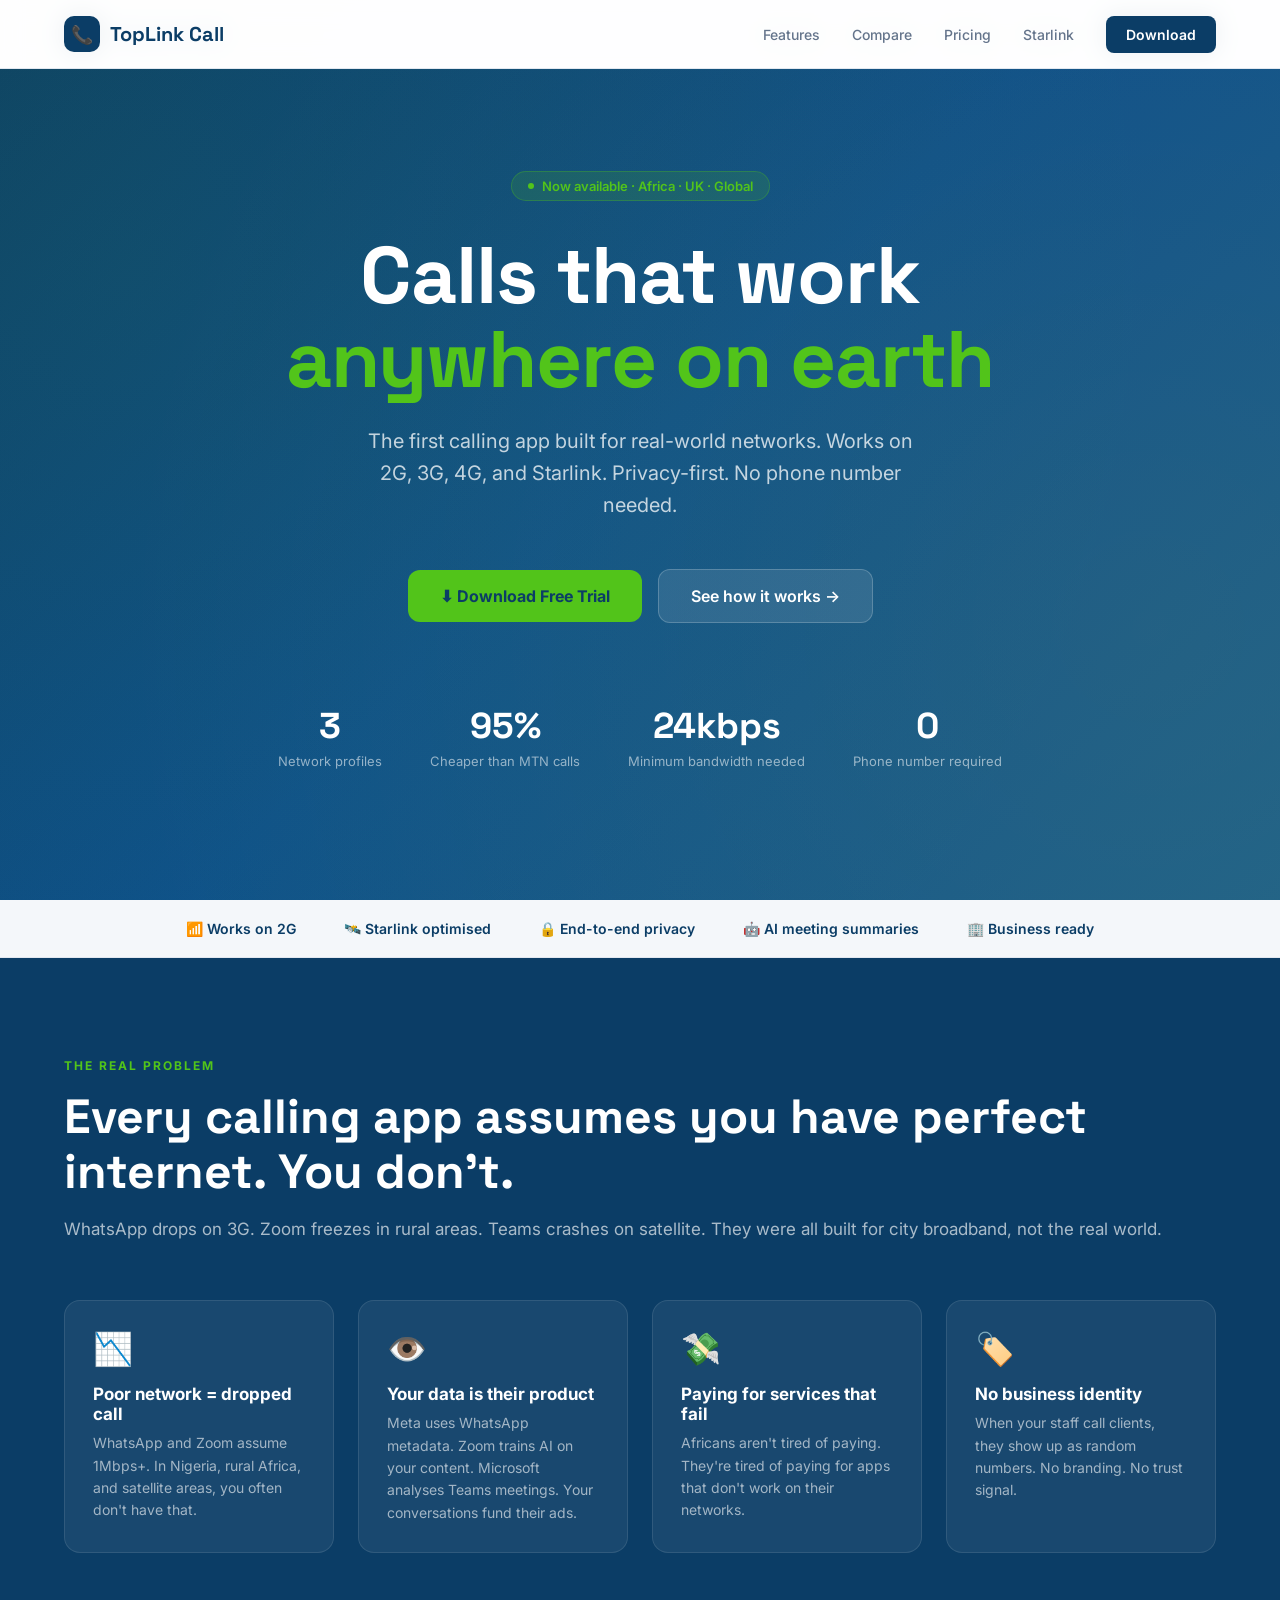
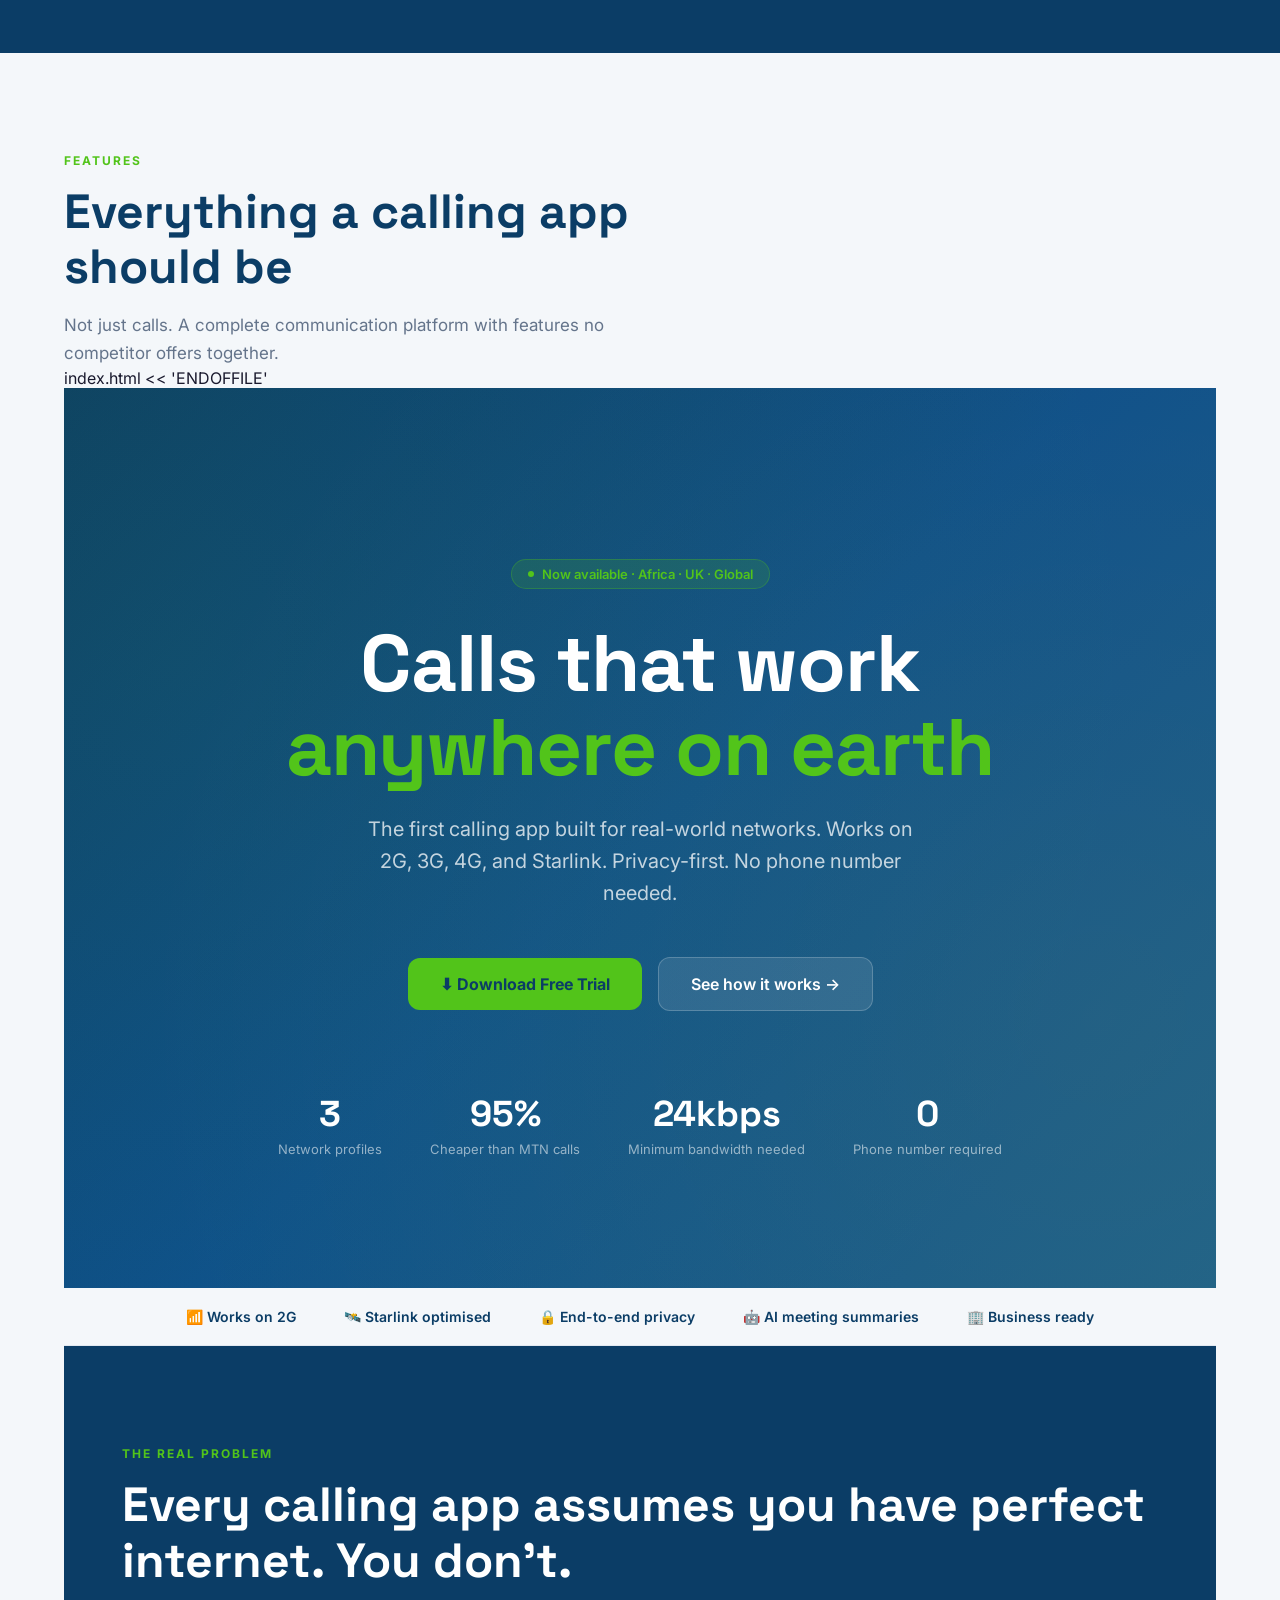
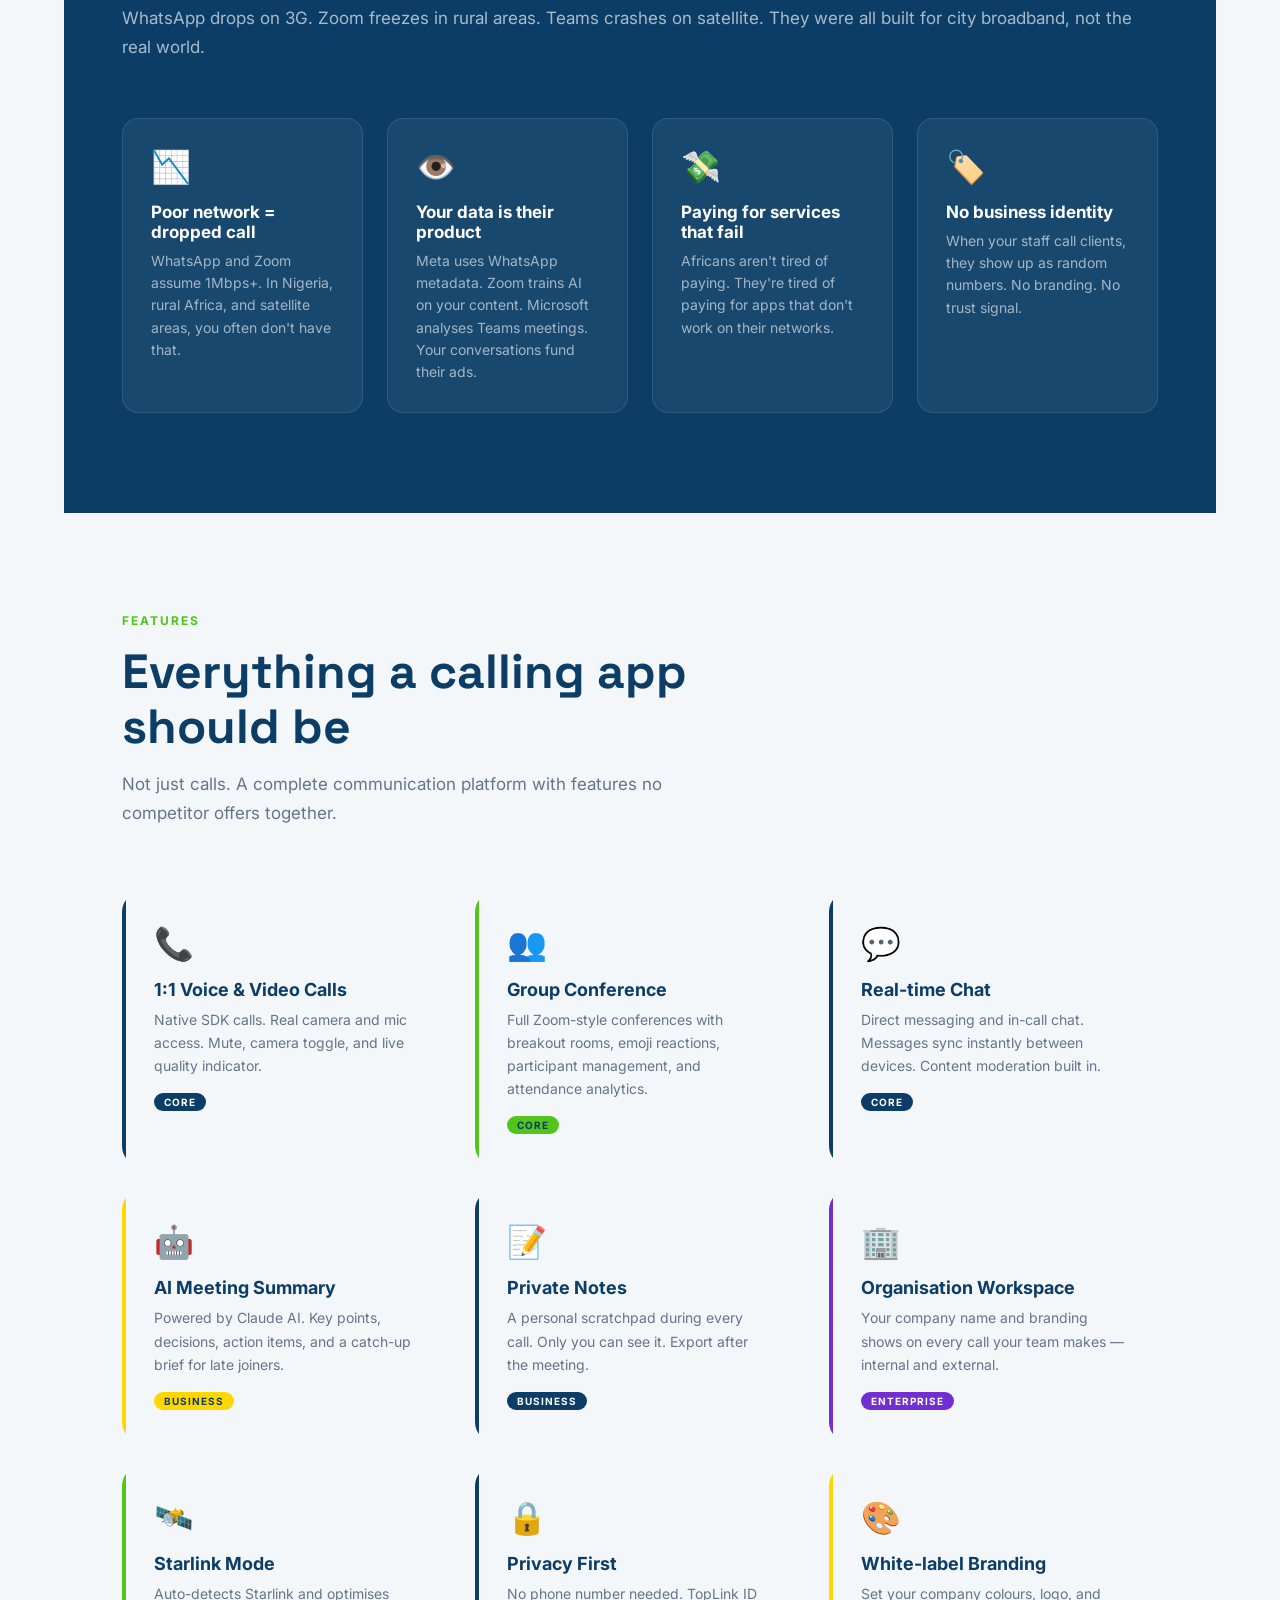
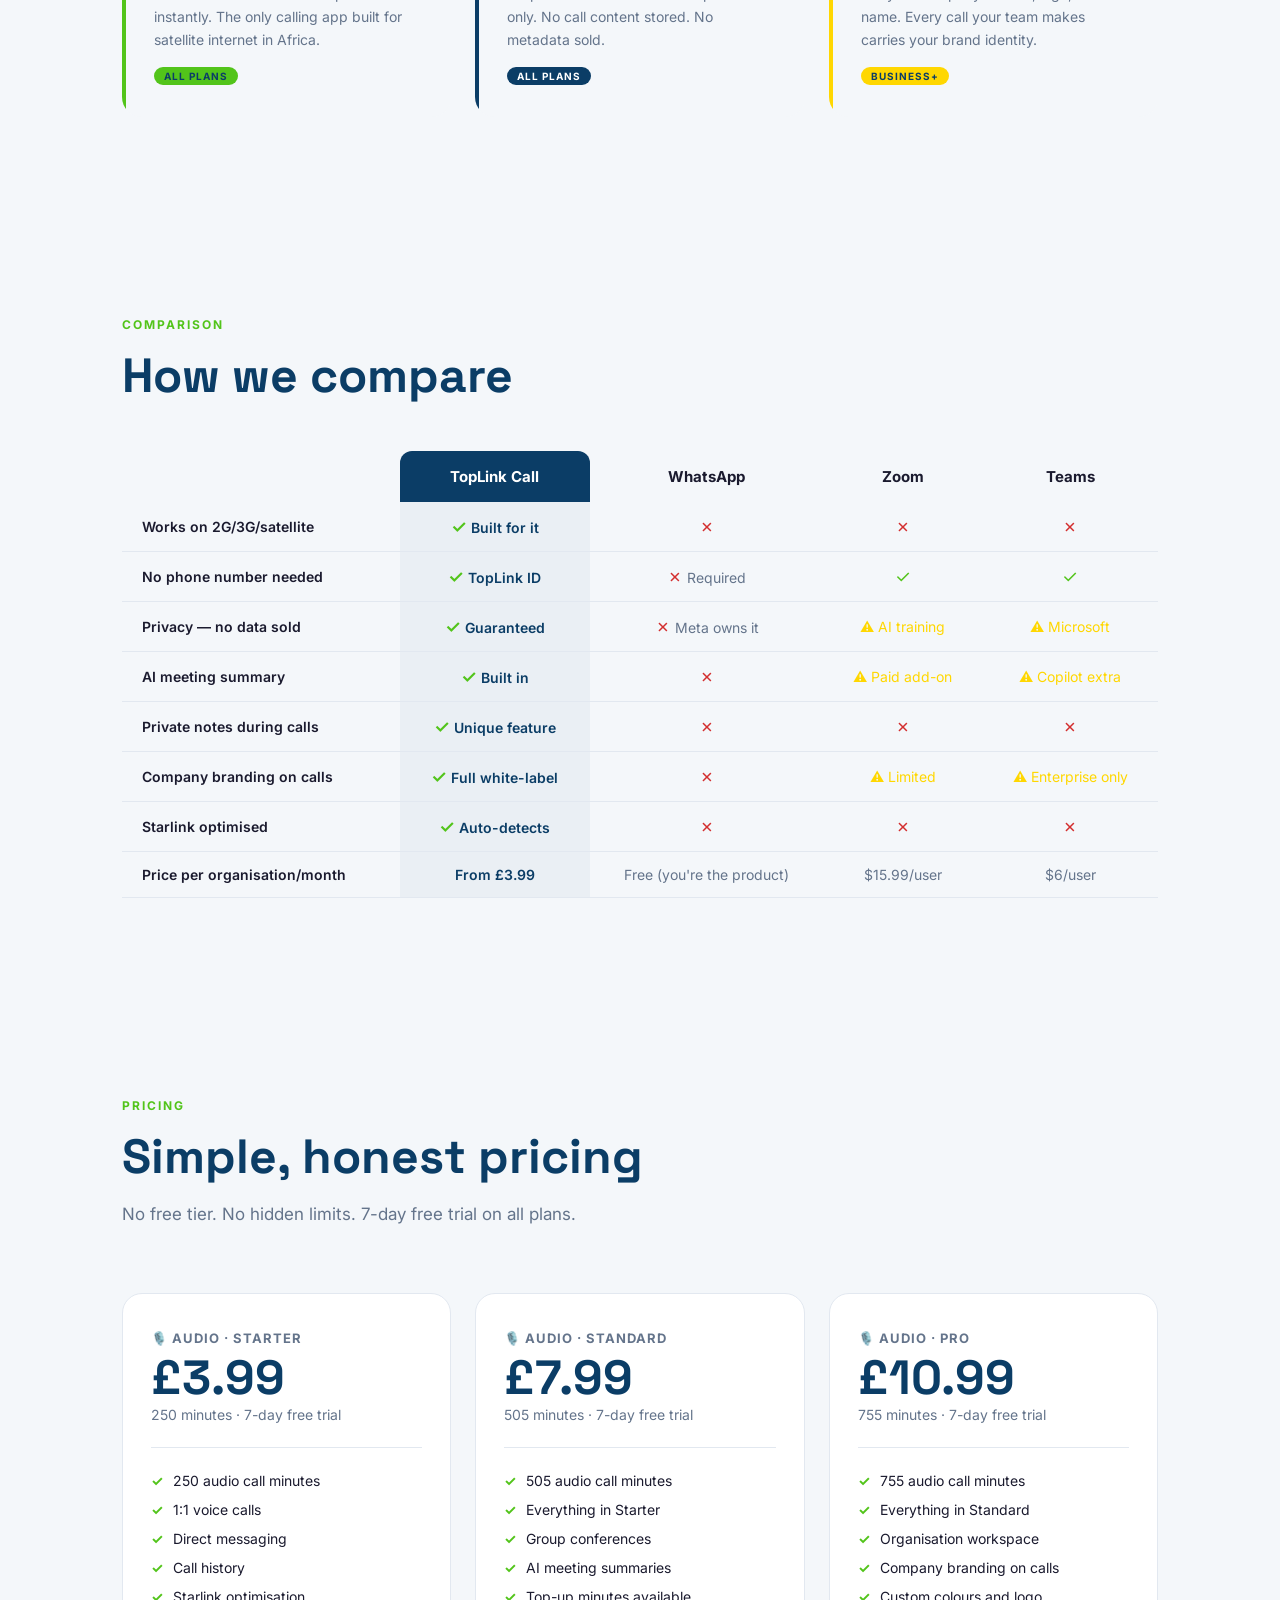
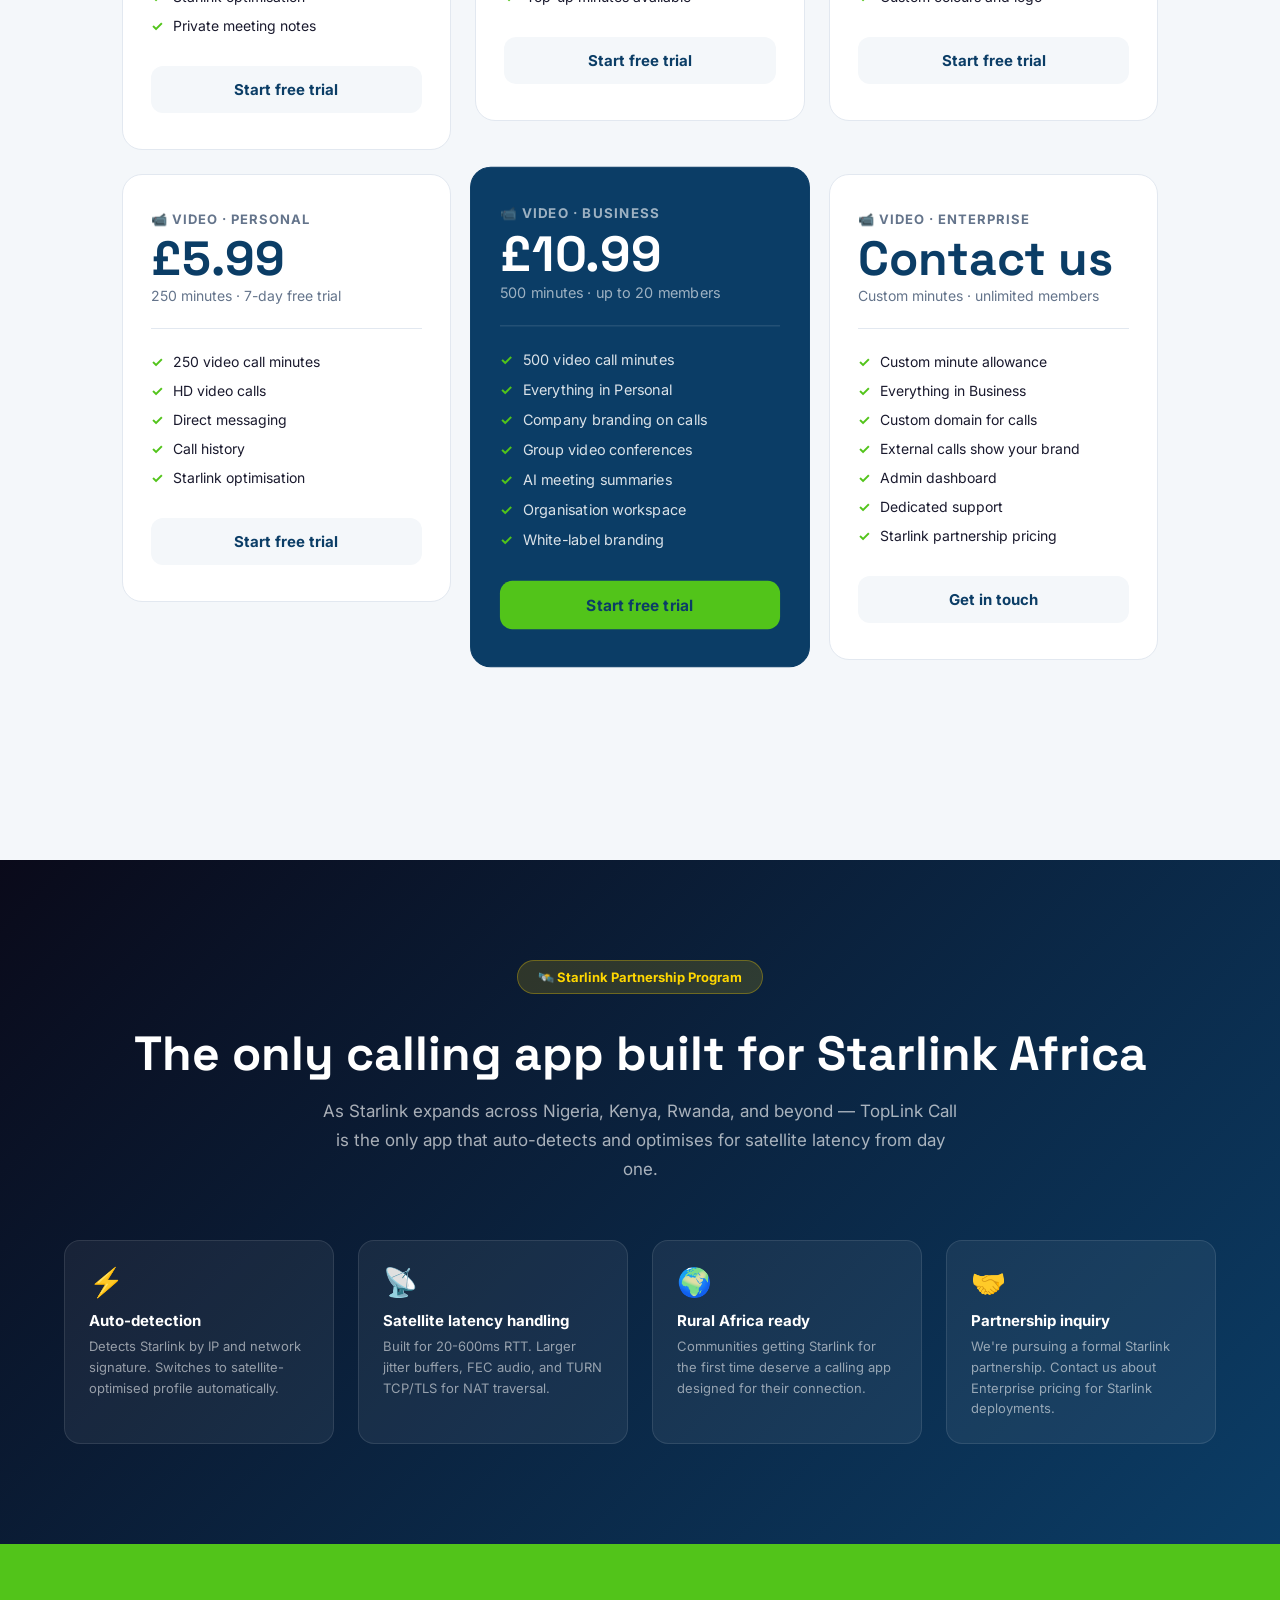
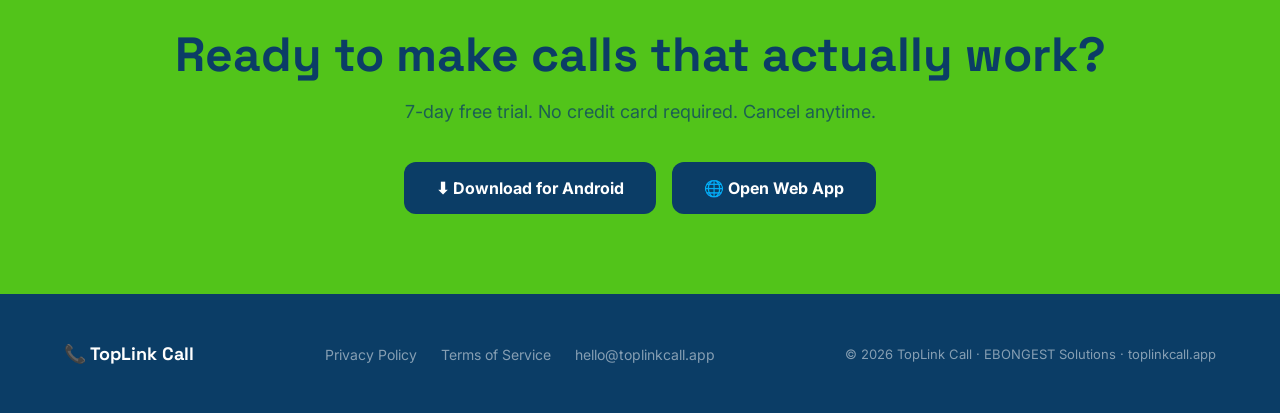
==== commit 498b47ac: "Update pricing - 6 plans, separate audio and video, enterprise contact" ====
--- a/index.html
+++ b/index.html
@@ -388,52 +388,150 @@
   <h2 class="section-title">Simple, honest pricing</h2>
   <p class="section-sub">No free tier. No hidden limits. 7-day free trial on all plans.</p>
   <div class="pricing-grid">
+
     <div class="pricing-card">
-      <div class="pricing-plan">Personal</div>
+      <div class="pricing-plan">🎙️ Audio · Starter</div>
       <div class="pricing-price">£3.99</div>
-      <div class="pricing-period">per month · 7-day free trial</div>
+      <div class="pricing-period">250 minutes · 7-day free trial</div>
       <div class="pricing-divider"></div>
       <ul class="pricing-features">
-        <li>250 call minutes/month</li>
-        <li>1:1 audio & video calls</li>
+        <li>250 audio call minutes</li>
+        <li>1:1 voice calls</li>
         <li>Direct messaging</li>
         <li>Call history</li>
+        <li>Starlink optimisation</li>
         <li>Private meeting notes</li>
+      </ul>
+      <a href="https://app.toplinkcall.app" class="pricing-btn">Start free trial</a>
+    </div>
+
+    <div class="pricing-card">
+      <div class="pricing-plan">🎙️ Audio · Standard</div>
+      <div class="pricing-price">£7.99</div>
+      <div class="pricing-period">505 minutes · 7-day free trial</div>
+      <div class="pricing-divider"></div>
+      <ul class="pricing-features">
+        <li>505 audio call minutes</li>
+        <li>Everything in Starter</li>
+        <li>Group conferences</li>
+        <li>AI meeting summaries</li>
+        <li>Top-up minutes available</li>
+      </ul>
+      <a href="https://app.toplinkcall.app" class="pricing-btn">Start free trial</a>
+    </div>
+
+    <div class="pricing-card">
+      <div class="pricing-plan">🎙️ Audio · Pro</div>
+      <div class="pricing-price">£10.99</div>
+      <div class="pricing-period">755 minutes · 7-day free trial</div>
+      <div class="pricing-divider"></div>
+      <ul class="pricing-features">
+        <li>755 audio call minutes</li>
+        <li>Everything in Standard</li>
+        <li>Organisation workspace</li>
+        <li>Company branding on calls</li>
+        <li>Custom colours and logo</li>
+      </ul>
+      <a href="https://app.toplinkcall.app" class="pricing-btn">Start free trial</a>
+    </div>
+
+    <div class="pricing-card">
+      <div class="pricing-plan">📹 Video · Personal</div>
+      <div class="pricing-price">£5.99</div>
+      <div class="pricing-period">250 minutes · 7-day free trial</div>
+      <div class="pricing-divider"></div>
+      <ul class="pricing-features">
+        <li>250 video call minutes</li>
+        <li>HD video calls</li>
+        <li>Direct messaging</li>
+        <li>Call history</li>
         <li>Starlink optimisation</li>
       </ul>
-      <a href="#download" class="pricing-btn">Start free trial</a>
-    </div>
+      <a href="https://app.toplinkcall.app" class="pricing-btn">Start free trial</a>
+    </div>
+
     <div class="pricing-card featured">
-      <div class="pricing-plan">Business</div>
-      <div class="pricing-price">£12.99</div>
-      <div class="pricing-period">per month · up to 20 members</div>
+      <div class="pricing-plan">📹 Video · Business</div>
+      <div class="pricing-price">£10.99</div>
+      <div class="pricing-period">500 minutes · up to 20 members</div>
       <div class="pricing-divider"></div>
       <ul class="pricing-features">
-        <li>2,000 call minutes/month</li>
+        <li>500 video call minutes</li>
         <li>Everything in Personal</li>
         <li>Company branding on calls</li>
-        <li>Group conferences</li>
+        <li>Group video conferences</li>
         <li>AI meeting summaries</li>
         <li>Organisation workspace</li>
-        <li>Custom colours & logo</li>
+        <li>White-label branding</li>
       </ul>
-      <a href="#download" class="pricing-btn">Start free trial</a>
-    </div>
+      <a href="https://app.toplinkcall.app" class="pricing-btn">Start free trial</a>
+    </div>
+
     <div class="pricing-card">
-      <div class="pricing-plan">Enterprise</div>
-      <div class="pricing-price">£29.99</div>
-      <div class="pricing-period">per month · unlimited members</div>
+      <div class="pricing-plan">📹 Video · Enterprise</div>
+      <div class="pricing-price">Contact us</div>
+      <div class="pricing-period">Custom minutes · unlimited members</div>
       <div class="pricing-divider"></div>
       <ul class="pricing-features">
-        <li>10,000 call minutes/month</li>
+        <li>Custom minute allowance</li>
         <li>Everything in Business</li>
         <li>Custom domain for calls</li>
         <li>External calls show your brand</li>
         <li>Admin dashboard</li>
-        <li>Priority support</li>
-        <li>Top-up minutes available</li>
+        <li>Dedicated support</li>
+        <li>Starlink partnership pricing</li>
       </ul>
-      <a href="#download" class="pricing-btn">Contact us</a>
+      <a href="mailto:hello@toplinkcall.app" class="pricing-btn">Get in touch</a>
+    </div>
+
+  </div>
+
+
+
+
+
+
+
+
+
+
+
+
+
+
+
+
+
+
+
+
+
+
+
+
+
+
+
+
+
+
+
+
+
+
+
+
+
+
+
+
+
+
+
+
+
+
+
     </div>
   </div>
 </section>
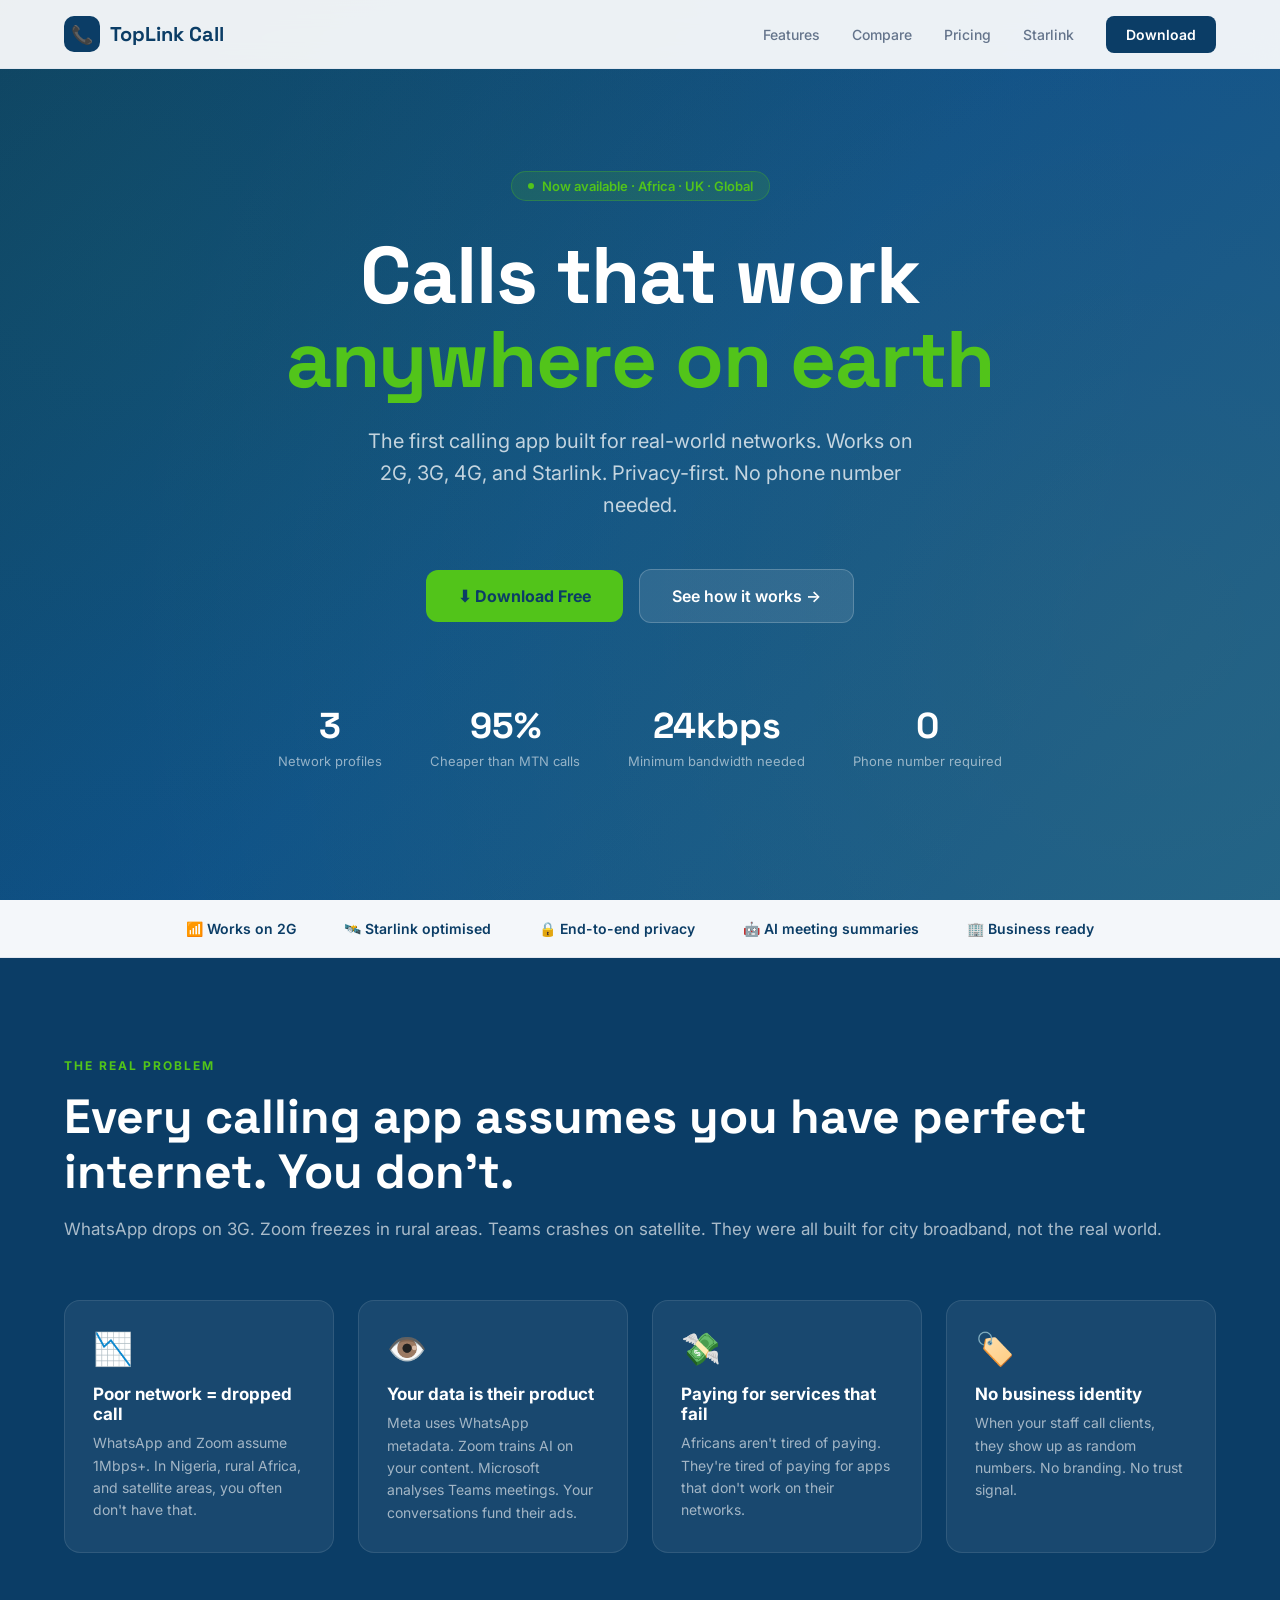
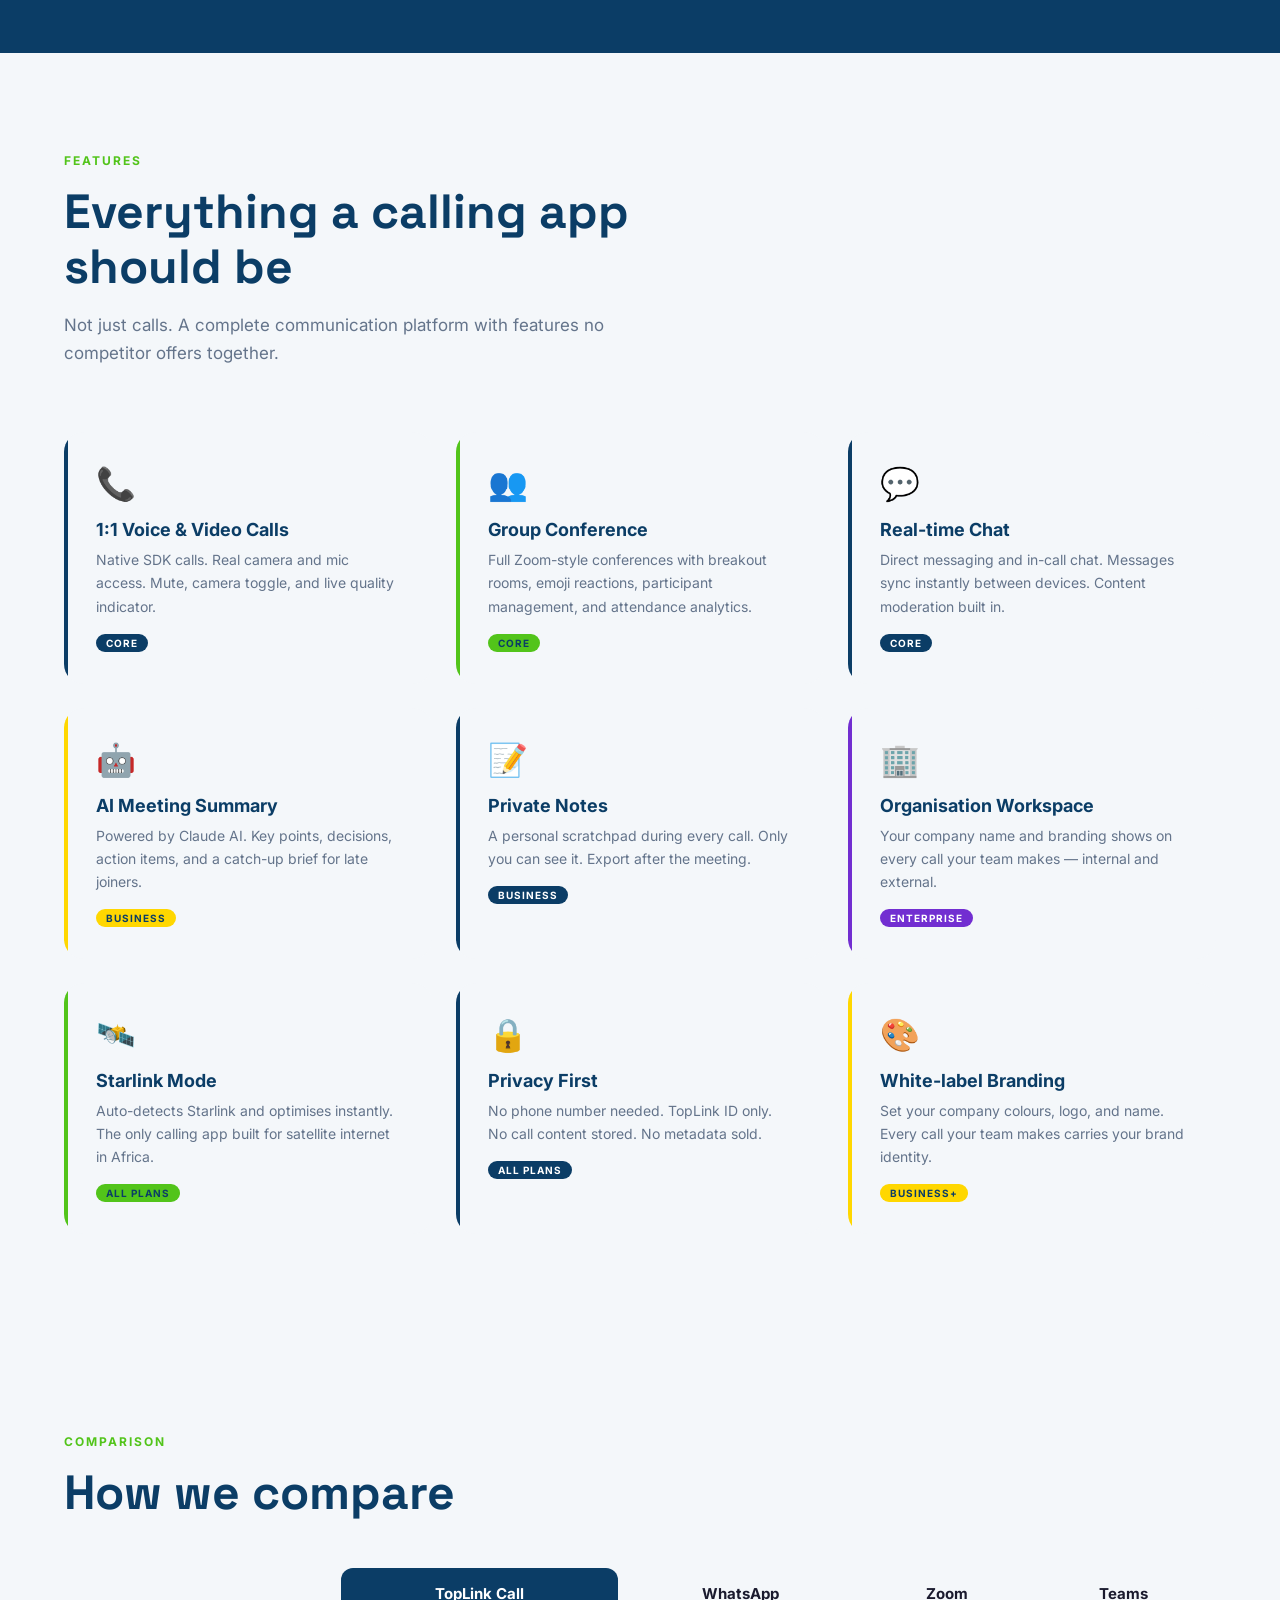
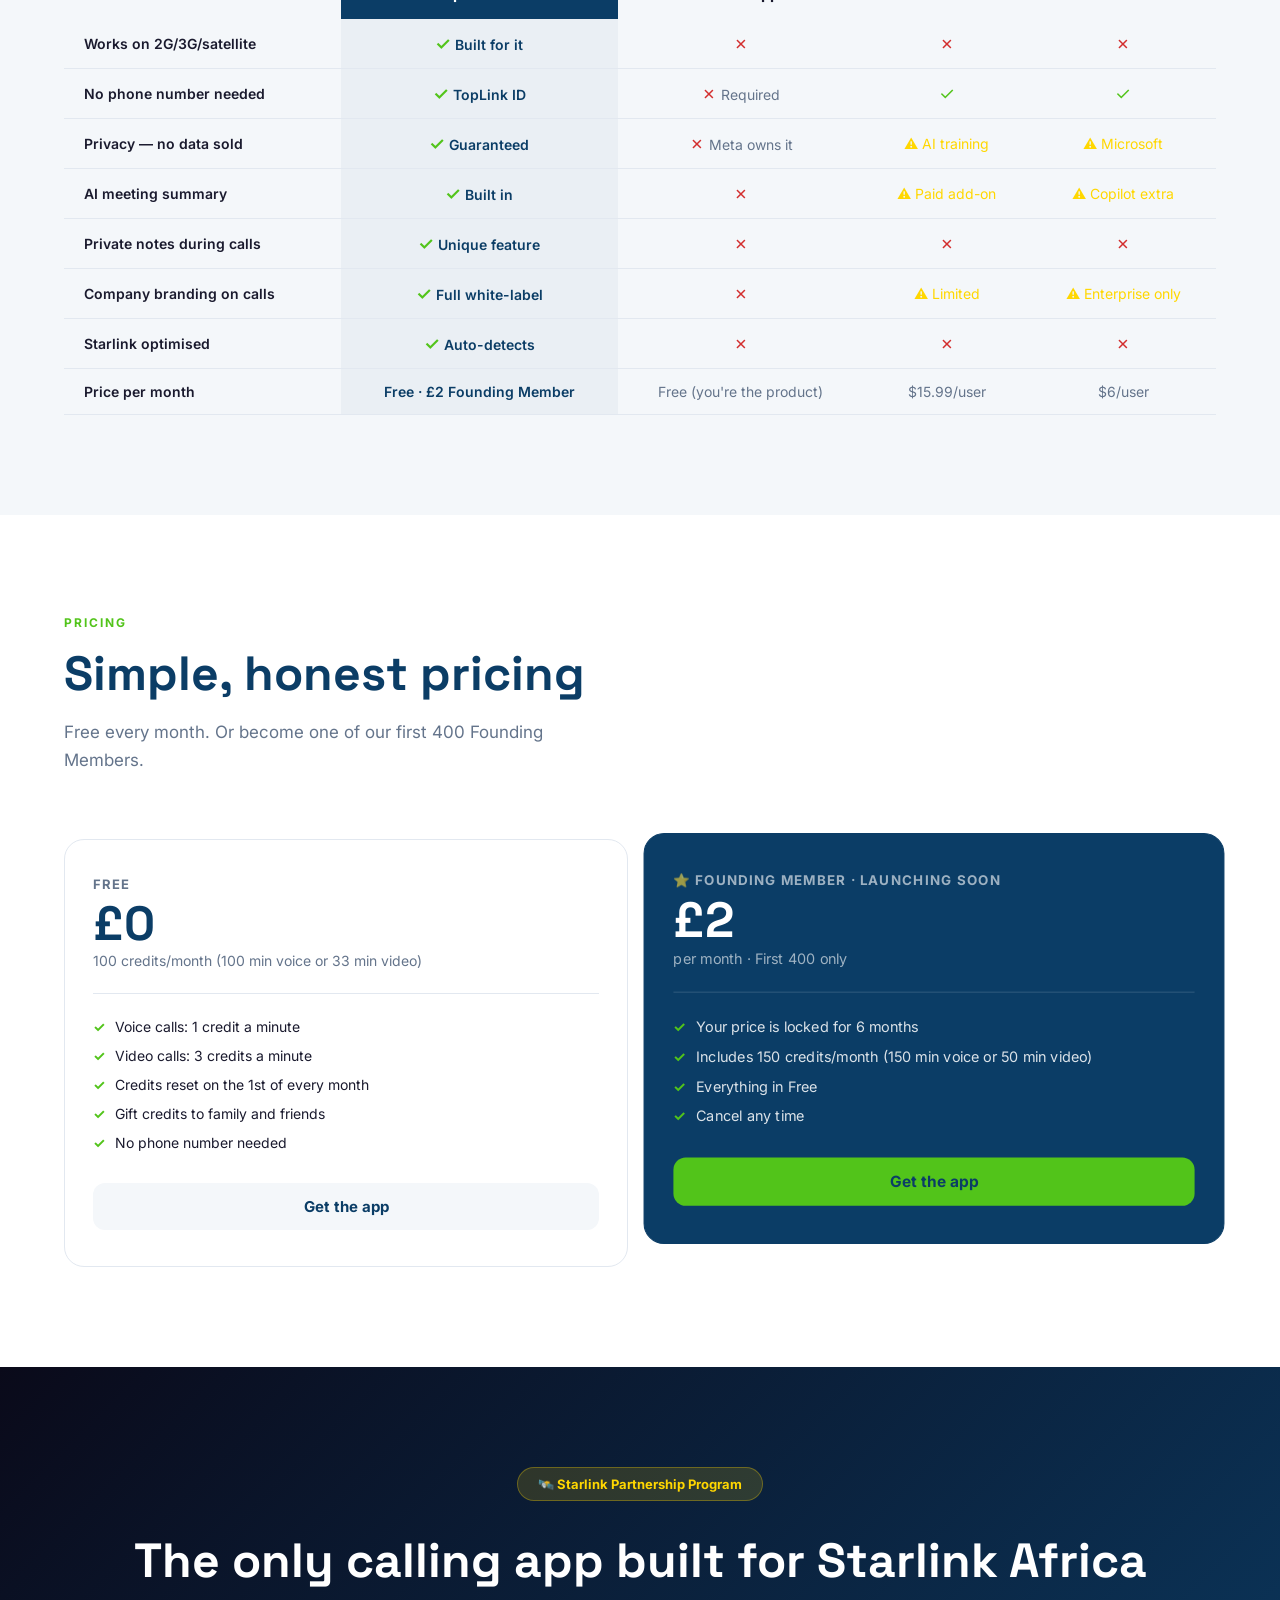
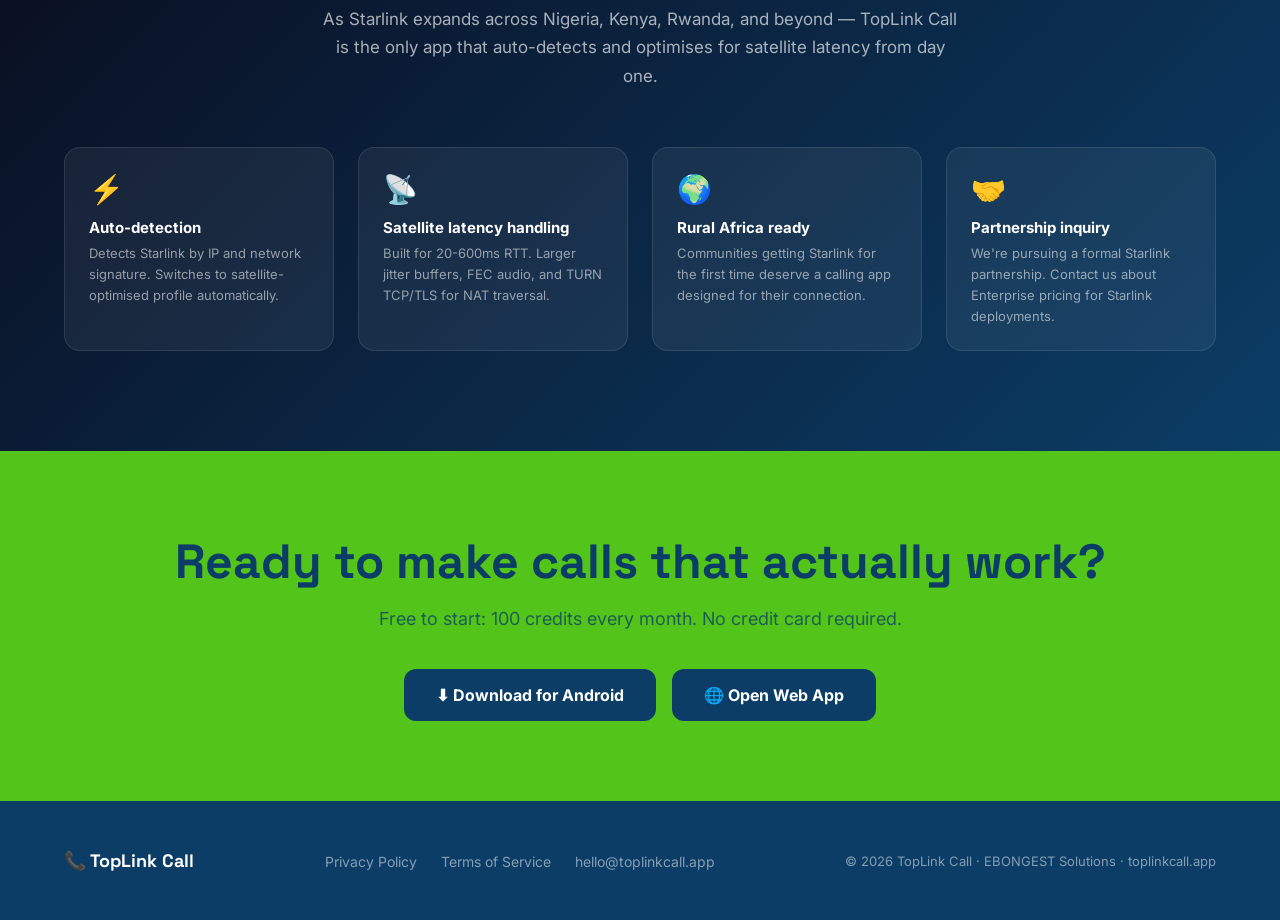
==== commit 1aacc380: "Pricing: Free and Founding Member only; fix duplicated page Removes the old plans (from £3.99) and t" ====
--- a/index.html
+++ b/index.html
@@ -135,181 +135,7 @@
   <h1>Calls that work<br /><span>anywhere on earth</span></h1>
   <p class="hero-sub">The first calling app built for real-world networks. Works on 2G, 3G, 4G, and Starlink. Privacy-first. No phone number needed.</p>
   <div class="hero-actions">
-    <a href="#download" class="btn-primary">⬇ Download Free Trial</a>
-    <a href="#features" class="btn-secondary">See how it works →</a>
-  </div>
-  <div class="hero-stats">
-    <div class="hero-stat"><div class="hero-stat-num">3</div><div class="hero-stat-label">Network profiles</div></div>
-    <div class="hero-stat"><div class="hero-stat-num">95%</div><div class="hero-stat-label">Cheaper than MTN calls</div></div>
-    <div class="hero-stat"><div class="hero-stat-num">24kbps</div><div class="hero-stat-label">Minimum bandwidth needed</div></div>
-    <div class="hero-stat"><div class="hero-stat-num">0</div><div class="hero-stat-label">Phone number required</div></div>
-  </div>
-</section>
-
-<div class="signal-bar">
-  <div class="signal-item">📶 Works on 2G</div>
-  <div class="signal-item">🛰️ Starlink optimised</div>
-  <div class="signal-item">🔒 End-to-end privacy</div>
-  <div class="signal-item">🤖 AI meeting summaries</div>
-  <div class="signal-item">🏢 Business ready</div>
-</div>
-
-<section class="problem" id="problem">
-  <p class="section-eyebrow">The real problem</p>
-  <h2 class="section-title">Every calling app assumes you have perfect internet. You don't.</h2>
-  <p class="section-sub">WhatsApp drops on 3G. Zoom freezes in rural areas. Teams crashes on satellite. They were all built for city broadband, not the real world.</p>
-  <div class="problem-grid">
-    <div class="problem-card"><div class="problem-card-icon">📉</div><div class="problem-card-title">Poor network = dropped call</div><div class="problem-card-text">WhatsApp and Zoom assume 1Mbps+. In Nigeria, rural Africa, and satellite areas, you often don't have that.</div></div>
-    <div class="problem-card"><div class="problem-card-icon">👁️</div><div class="problem-card-title">Your data is their product</div><div class="problem-card-text">Meta uses WhatsApp metadata. Zoom trains AI on your content. Microsoft analyses Teams meetings. Your conversations fund their ads.</div></div>
-    <div class="problem-card"><div class="problem-card-icon">💸</div><div class="problem-card-title">Paying for services that fail</div><div class="problem-card-text">Africans aren't tired of paying. They're tired of paying for apps that don't work on their networks.</div></div>
-    <div class="problem-card"><div class="problem-card-icon">🏷️</div><div class="problem-card-title">No business identity</div><div class="problem-card-text">When your staff call clients, they show up as random numbers. No branding. No trust signal.</div></div>
-  </div>
-</section>
-
-<section id="features" style="background: var(--off-white);">
-  <p class="section-eyebrow">Features</p>
-  <h2 class="section-title">Everything a calling app should be</h2>
-  <p class="section-sub">Not just calls. A complete communication platform with features no competitor offers together.</p>
-  <div
-cat > index.html << 'ENDOFFILE'
-<!DOCTYPE html>
-<html lang="en">
-<head>
-  <meta charset="UTF-8" />
-  <meta name="viewport" content="width=device-width, initial-scale=1.0" />
-  <title>TopLink Call — Calls That Work Anywhere</title>
-  <meta name="description" content="The first calling app built for the real world. Works on 2G, 3G, 4G and Starlink. Privacy-first, Africa-optimised, globally competitive." />
-  <link rel="preconnect" href="https://fonts.googleapis.com" />
-  <link href="https://fonts.googleapis.com/css2?family=Inter:wght@400;500;600;700;800;900&family=Space+Grotesk:wght@400;500;700&display=swap" rel="stylesheet" />
-  <style>
-    *, *::before, *::after { box-sizing: border-box; margin: 0; padding: 0; }
-    :root {
-      --navy: #0B3D66; --blue: #1A5F8C; --green: #52C41A;
-      --gold: #FFD700; --white: #FFFFFF; --off-white: #F4F7FA;
-      --text: #1A1A2E; --muted: #64748B; --border: #E2E8F0;
-    }
-    html { scroll-behavior: smooth; }
-    body { font-family: 'Inter', sans-serif; color: var(--text); background: var(--white); overflow-x: hidden; }
-    nav { position: fixed; top: 0; left: 0; right: 0; z-index: 100; display: flex; align-items: center; justify-content: space-between; padding: 16px 5%; background: rgba(255,255,255,0.92); backdrop-filter: blur(12px); border-bottom: 1px solid var(--border); }
-    .nav-logo { display: flex; align-items: center; gap: 10px; font-family: 'Space Grotesk', sans-serif; font-weight: 700; font-size: 20px; color: var(--navy); text-decoration: none; }
-    .nav-logo-icon { width: 36px; height: 36px; background: var(--navy); border-radius: 10px; display: flex; align-items: center; justify-content: center; font-size: 18px; }
-    .nav-links { display: flex; align-items: center; gap: 32px; list-style: none; }
-    .nav-links a { font-size: 14px; font-weight: 500; color: var(--muted); text-decoration: none; transition: color 0.2s; }
-    .nav-links a:hover { color: var(--navy); }
-    .nav-cta { background: var(--navy); color: var(--white) !important; padding: 10px 20px; border-radius: 8px; font-weight: 600 !important; }
-    .hero { min-height: 100vh; background: linear-gradient(135deg, var(--navy) 0%, #0D4F8C 50%, #1A5F8C 100%); display: flex; flex-direction: column; align-items: center; justify-content: center; text-align: center; padding: 120px 5% 80px; position: relative; overflow: hidden; }
-    .hero::before { content: ''; position: absolute; top: -50%; left: -50%; width: 200%; height: 200%; background: radial-gradient(circle at 30% 40%, rgba(82,196,26,0.08) 0%, transparent 50%), radial-gradient(circle at 70% 60%, rgba(255,215,0,0.06) 0%, transparent 50%); }
-    .hero-badge { display: inline-flex; align-items: center; gap: 8px; background: rgba(82,196,26,0.15); border: 1px solid rgba(82,196,26,0.3); color: var(--green); font-size: 13px; font-weight: 600; padding: 6px 16px; border-radius: 100px; margin-bottom: 32px; position: relative; z-index: 1; }
-    .hero-badge-dot { width: 6px; height: 6px; background: var(--green); border-radius: 50%; animation: blink 2s infinite; }
-    @keyframes blink { 0%, 100% { opacity: 1; } 50% { opacity: 0.3; } }
-    h1 { font-family: 'Space Grotesk', sans-serif; font-size: clamp(40px, 8vw, 80px); font-weight: 700; color: var(--white); line-height: 1.05; letter-spacing: -1px; max-width: 900px; position: relative; z-index: 1; }
-    h1 span { color: var(--green); }
-    .hero-sub { font-size: clamp(16px, 2.5vw, 20px); color: rgba(255,255,255,0.75); max-width: 580px; line-height: 1.6; margin: 24px auto 48px; position: relative; z-index: 1; }
-    .hero-actions { display: flex; align-items: center; gap: 16px; flex-wrap: wrap; justify-content: center; position: relative; z-index: 1; }
-    .btn-primary { display: inline-flex; align-items: center; gap: 8px; background: var(--green); color: var(--navy); font-weight: 700; font-size: 16px; padding: 16px 32px; border-radius: 12px; text-decoration: none; transition: transform 0.2s, box-shadow 0.2s; }
-    .btn-primary:hover { transform: translateY(-2px); box-shadow: 0 12px 32px rgba(82,196,26,0.4); }
-    .btn-secondary { display: inline-flex; align-items: center; gap: 8px; background: rgba(255,255,255,0.1); color: var(--white); font-weight: 600; font-size: 16px; padding: 16px 32px; border-radius: 12px; text-decoration: none; border: 1px solid rgba(255,255,255,0.2); transition: background 0.2s; }
-    .hero-stats { display: flex; gap: 48px; margin-top: 80px; position: relative; z-index: 1; flex-wrap: wrap; justify-content: center; }
-    .hero-stat-num { font-family: 'Space Grotesk', sans-serif; font-size: 36px; font-weight: 700; color: var(--white); }
-    .hero-stat-label { font-size: 13px; color: rgba(255,255,255,0.55); margin-top: 4px; }
-    .signal-bar { background: var(--off-white); padding: 20px 5%; display: flex; align-items: center; justify-content: center; gap: 48px; flex-wrap: wrap; border-bottom: 1px solid var(--border); }
-    .signal-item { display: flex; align-items: center; gap: 10px; font-size: 14px; font-weight: 600; color: var(--navy); }
-    section { padding: 100px 5%; }
-    .section-eyebrow { font-size: 12px; font-weight: 700; text-transform: uppercase; letter-spacing: 2px; color: var(--green); margin-bottom: 16px; }
-    .section-title { font-family: 'Space Grotesk', sans-serif; font-size: clamp(28px, 5vw, 48px); font-weight: 700; color: var(--navy); line-height: 1.15; max-width: 640px; }
-    .section-sub { font-size: 17px; color: var(--muted); line-height: 1.7; max-width: 560px; margin-top: 16px; }
-    .problem { background: var(--navy); }
-    .problem .section-title { color: var(--white); max-width: 100%; }
-    .problem .section-sub { color: rgba(255,255,255,0.65); max-width: 100%; }
-    .problem-grid { display: grid; grid-template-columns: repeat(auto-fit, minmax(240px, 1fr)); gap: 24px; margin-top: 56px; }
-    .problem-card { background: rgba(255,255,255,0.06); border: 1px solid rgba(255,255,255,0.1); border-radius: 16px; padding: 28px; }
-    .problem-card-icon { font-size: 32px; margin-bottom: 16px; }
-    .problem-card-title { font-size: 17px; font-weight: 700; color: var(--white); margin-bottom: 8px; }
-    .problem-card-text { font-size: 14px; color: rgba(255,255,255,0.6); line-height: 1.6; }
-    .features-grid { display: grid; grid-template-columns: repeat(auto-fit, minmax(280px, 1fr)); gap: 24px; margin-top: 64px; }
-    .feature-card { background: var(--off-white); border-radius: 20px; padding: 32px; position: relative; overflow: hidden; }
-    .feature-card::before { content: ''; position: absolute; top: 0; left: 0; width: 4px; height: 100%; background: var(--navy); border-radius: 4px 0 0 4px; }
-    .feature-card.green::before { background: var(--green); }
-    .feature-card.gold::before { background: var(--gold); }
-    .feature-card.purple::before { background: #722ED1; }
-    .feature-icon { font-size: 32px; margin-bottom: 16px; }
-    .feature-title { font-size: 18px; font-weight: 700; color: var(--navy); margin-bottom: 8px; }
-    .feature-text { font-size: 14px; color: var(--muted); line-height: 1.65; }
-    .feature-tag { display: inline-block; background: var(--navy); color: var(--white); font-size: 10px; font-weight: 700; text-transform: uppercase; letter-spacing: 1px; padding: 3px 10px; border-radius: 100px; margin-top: 16px; }
-    .feature-card.green .feature-tag { background: var(--green); color: var(--navy); }
-    .feature-card.gold .feature-tag { background: var(--gold); color: var(--navy); }
-    .feature-card.purple .feature-tag { background: #722ED1; }
-    .vs-section { background: var(--off-white); }
-    .vs-table { width: 100%; border-collapse: collapse; margin-top: 48px; font-size: 14px; }
-    .vs-table th { padding: 16px 20px; text-align: center; font-weight: 700; font-size: 15px; }
-    .vs-table th:first-child { text-align: left; }
-    .vs-table th.highlight { background: var(--navy); color: var(--white); border-radius: 12px 12px 0 0; }
-    .vs-table td { padding: 14px 20px; text-align: center; border-bottom: 1px solid var(--border); color: var(--muted); }
-    .vs-table td:first-child { text-align: left; font-weight: 600; color: var(--text); }
-    .vs-table td.highlight { background: rgba(11,61,102,0.04); color: var(--navy); font-weight: 600; }
-    .check { color: var(--green); font-size: 18px; }
-    .cross { color: #D32F2F; font-size: 18px; }
-    .partial { color: var(--gold); font-size: 14px; }
-    .pricing-grid { display: grid; grid-template-columns: repeat(auto-fit, minmax(260px, 1fr)); gap: 24px; margin-top: 64px; align-items: start; }
-    .pricing-card { border: 1px solid var(--border); border-radius: 20px; padding: 36px 28px; background: var(--white); }
-    .pricing-card.featured { background: var(--navy); border-color: var(--navy); transform: scale(1.03); }
-    .pricing-plan { font-size: 13px; font-weight: 700; text-transform: uppercase; letter-spacing: 1px; color: var(--muted); margin-bottom: 8px; }
-    .pricing-card.featured .pricing-plan { color: rgba(255,255,255,0.6); }
-    .pricing-price { font-family: 'Space Grotesk', sans-serif; font-size: 48px; font-weight: 700; color: var(--navy); line-height: 1; }
-    .pricing-card.featured .pricing-price { color: var(--white); }
-    .pricing-period { font-size: 14px; color: var(--muted); margin-top: 4px; }
-    .pricing-card.featured .pricing-period { color: rgba(255,255,255,0.6); }
-    .pricing-divider { height: 1px; background: var(--border); margin: 24px 0; }
-    .pricing-card.featured .pricing-divider { background: rgba(255,255,255,0.15); }
-    .pricing-features { list-style: none; display: flex; flex-direction: column; gap: 12px; margin-bottom: 32px; }
-    .pricing-features li { display: flex; align-items: center; gap: 10px; font-size: 14px; color: var(--text); }
-    .pricing-card.featured .pricing-features li { color: rgba(255,255,255,0.85); }
-    .pricing-features li::before { content: '✓'; color: var(--green); font-weight: 700; flex-shrink: 0; }
-    .pricing-btn { display: block; text-align: center; padding: 14px; border-radius: 12px; font-weight: 700; font-size: 15px; text-decoration: none; background: var(--off-white); color: var(--navy); }
-    .pricing-card.featured .pricing-btn { background: var(--green); color: var(--navy); }
-    .starlink { background: linear-gradient(135deg, #0a0a1a 0%, #0B3D66 100%); color: var(--white); text-align: center; }
-    .starlink .section-title { color: var(--white); max-width: 100%; }
-    .starlink .section-sub { color: rgba(255,255,255,0.65); max-width: 640px; margin: 16px auto 0; }
-    .starlink-badge { display: inline-flex; align-items: center; gap: 8px; background: rgba(255,215,0,0.15); border: 1px solid rgba(255,215,0,0.3); color: var(--gold); font-size: 13px; font-weight: 700; padding: 8px 20px; border-radius: 100px; margin-bottom: 32px; }
-    .starlink-grid { display: grid; grid-template-columns: repeat(auto-fit, minmax(200px, 1fr)); gap: 24px; margin-top: 56px; text-align: left; }
-    .starlink-card { background: rgba(255,255,255,0.06); border: 1px solid rgba(255,255,255,0.1); border-radius: 16px; padding: 24px; }
-    .starlink-card-icon { font-size: 28px; margin-bottom: 12px; }
-    .starlink-card-title { font-size: 15px; font-weight: 700; color: var(--white); margin-bottom: 6px; }
-    .starlink-card-text { font-size: 13px; color: rgba(255,255,255,0.55); line-height: 1.6; }
-    .cta { background: var(--green); text-align: center; padding: 80px 5%; }
-    .cta h2 { font-family: 'Space Grotesk', sans-serif; font-size: clamp(28px, 5vw, 48px); font-weight: 700; color: var(--navy); margin-bottom: 16px; }
-    .cta p { font-size: 18px; color: rgba(11,61,102,0.75); margin-bottom: 40px; }
-    .cta-actions { display: flex; gap: 16px; justify-content: center; flex-wrap: wrap; }
-    .btn-dark { display: inline-flex; align-items: center; gap: 8px; background: var(--navy); color: var(--white); font-weight: 700; font-size: 16px; padding: 16px 32px; border-radius: 12px; text-decoration: none; }
-    footer { background: var(--navy); color: rgba(255,255,255,0.5); padding: 48px 5%; display: flex; align-items: center; justify-content: space-between; flex-wrap: wrap; gap: 24px; }
-    .footer-logo { font-family: 'Space Grotesk', sans-serif; font-weight: 700; font-size: 18px; color: var(--white); }
-    .footer-links { display: flex; gap: 24px; list-style: none; }
-    .footer-links a { color: rgba(255,255,255,0.5); text-decoration: none; font-size: 14px; }
-    .footer-copy { font-size: 13px; }
-    @media (max-width: 768px) { .nav-links { display: none; } .pricing-card.featured { transform: none; } footer { flex-direction: column; text-align: center; } }
-  </style>
-</head>
-<body>
-<nav>
-  <a href="/" class="nav-logo">
-    <div class="nav-logo-icon">📞</div>
-    TopLink Call
-  </a>
-  <ul class="nav-links">
-    <li><a href="#features">Features</a></li>
-    <li><a href="#compare">Compare</a></li>
-    <li><a href="#pricing">Pricing</a></li>
-    <li><a href="#starlink">Starlink</a></li>
-    <li><a href="#download" class="nav-cta">Download</a></li>
-  </ul>
-</nav>
-
-<section class="hero">
-  <div class="hero-badge"><span class="hero-badge-dot"></span>Now available · Africa · UK · Global</div>
-  <h1>Calls that work<br /><span>anywhere on earth</span></h1>
-  <p class="hero-sub">The first calling app built for real-world networks. Works on 2G, 3G, 4G, and Starlink. Privacy-first. No phone number needed.</p>
-  <div class="hero-actions">
-    <a href="#download" class="btn-primary">⬇ Download Free Trial</a>
+    <a href="#download" class="btn-primary">⬇ Download Free</a>
     <a href="#features" class="btn-secondary">See how it works →</a>
   </div>
   <div class="hero-stats">
@@ -378,7 +204,7 @@
       <tr><td>Private notes during calls</td><td class="highlight"><span class="check">✓</span> Unique feature</td><td><span class="cross">✗</span></td><td><span class="cross">✗</span></td><td><span class="cross">✗</span></td></tr>
       <tr><td>Company branding on calls</td><td class="highlight"><span class="check">✓</span> Full white-label</td><td><span class="cross">✗</span></td><td><span class="partial">⚠ Limited</span></td><td><span class="partial">⚠ Enterprise only</span></td></tr>
       <tr><td>Starlink optimised</td><td class="highlight"><span class="check">✓</span> Auto-detects</td><td><span class="cross">✗</span></td><td><span class="cross">✗</span></td><td><span class="cross">✗</span></td></tr>
-      <tr><td>Price per organisation/month</td><td class="highlight">From £3.99</td><td>Free (you're the product)</td><td>$15.99/user</td><td>$6/user</td></tr>
+      <tr><td>Price per month</td><td class="highlight">Free · £2 Founding Member</td><td>Free (you're the product)</td><td>$15.99/user</td><td>$6/user</td></tr>
     </tbody>
   </table>
 </section>
@@ -386,153 +212,38 @@
 <section id="pricing">
   <p class="section-eyebrow">Pricing</p>
   <h2 class="section-title">Simple, honest pricing</h2>
-  <p class="section-sub">No free tier. No hidden limits. 7-day free trial on all plans.</p>
+  <p class="section-sub">Free every month. Or become one of our first 400 Founding Members.</p>
   <div class="pricing-grid">
 
     <div class="pricing-card">
-      <div class="pricing-plan">🎙️ Audio · Starter</div>
-      <div class="pricing-price">£3.99</div>
-      <div class="pricing-period">250 minutes · 7-day free trial</div>
+      <div class="pricing-plan">Free</div>
+      <div class="pricing-price">£0</div>
+      <div class="pricing-period">100 credits/month (100 min voice or 33 min video)</div>
       <div class="pricing-divider"></div>
       <ul class="pricing-features">
-        <li>250 audio call minutes</li>
-        <li>1:1 voice calls</li>
-        <li>Direct messaging</li>
-        <li>Call history</li>
-        <li>Starlink optimisation</li>
-        <li>Private meeting notes</li>
+        <li>Voice calls: 1 credit a minute</li>
+        <li>Video calls: 3 credits a minute</li>
+        <li>Credits reset on the 1st of every month</li>
+        <li>Gift credits to family and friends</li>
+        <li>No phone number needed</li>
       </ul>
-      <a href="https://app.toplinkcall.app" class="pricing-btn">Start free trial</a>
+      <a href="#download" class="pricing-btn">Get the app</a>
     </div>
 
-    <div class="pricing-card">
-      <div class="pricing-plan">🎙️ Audio · Standard</div>
-      <div class="pricing-price">£7.99</div>
-      <div class="pricing-period">505 minutes · 7-day free trial</div>
+    <div class="pricing-card featured">
+      <div class="pricing-plan">⭐ Founding Member · Launching soon</div>
+      <div class="pricing-price">£2</div>
+      <div class="pricing-period">per month · First 400 only</div>
       <div class="pricing-divider"></div>
       <ul class="pricing-features">
-        <li>505 audio call minutes</li>
-        <li>Everything in Starter</li>
-        <li>Group conferences</li>
-        <li>AI meeting summaries</li>
-        <li>Top-up minutes available</li>
+        <li>Your price is locked for 6 months</li>
+        <li>Includes 150 credits/month (150 min voice or 50 min video)</li>
+        <li>Everything in Free</li>
+        <li>Cancel any time</li>
       </ul>
-      <a href="https://app.toplinkcall.app" class="pricing-btn">Start free trial</a>
+      <a href="#download" class="pricing-btn">Get the app</a>
     </div>
 
-    <div class="pricing-card">
-      <div class="pricing-plan">🎙️ Audio · Pro</div>
-      <div class="pricing-price">£10.99</div>
-      <div class="pricing-period">755 minutes · 7-day free trial</div>
-      <div class="pricing-divider"></div>
-      <ul class="pricing-features">
-        <li>755 audio call minutes</li>
-        <li>Everything in Standard</li>
-        <li>Organisation workspace</li>
-        <li>Company branding on calls</li>
-        <li>Custom colours and logo</li>
-      </ul>
-      <a href="https://app.toplinkcall.app" class="pricing-btn">Start free trial</a>
-    </div>
-
-    <div class="pricing-card">
-      <div class="pricing-plan">📹 Video · Personal</div>
-      <div class="pricing-price">£5.99</div>
-      <div class="pricing-period">250 minutes · 7-day free trial</div>
-      <div class="pricing-divider"></div>
-      <ul class="pricing-features">
-        <li>250 video call minutes</li>
-        <li>HD video calls</li>
-        <li>Direct messaging</li>
-        <li>Call history</li>
-        <li>Starlink optimisation</li>
-      </ul>
-      <a href="https://app.toplinkcall.app" class="pricing-btn">Start free trial</a>
-    </div>
-
-    <div class="pricing-card featured">
-      <div class="pricing-plan">📹 Video · Business</div>
-      <div class="pricing-price">£10.99</div>
-      <div class="pricing-period">500 minutes · up to 20 members</div>
-      <div class="pricing-divider"></div>
-      <ul class="pricing-features">
-        <li>500 video call minutes</li>
-        <li>Everything in Personal</li>
-        <li>Company branding on calls</li>
-        <li>Group video conferences</li>
-        <li>AI meeting summaries</li>
-        <li>Organisation workspace</li>
-        <li>White-label branding</li>
-      </ul>
-      <a href="https://app.toplinkcall.app" class="pricing-btn">Start free trial</a>
-    </div>
-
-    <div class="pricing-card">
-      <div class="pricing-plan">📹 Video · Enterprise</div>
-      <div class="pricing-price">Contact us</div>
-      <div class="pricing-period">Custom minutes · unlimited members</div>
-      <div class="pricing-divider"></div>
-      <ul class="pricing-features">
-        <li>Custom minute allowance</li>
-        <li>Everything in Business</li>
-        <li>Custom domain for calls</li>
-        <li>External calls show your brand</li>
-        <li>Admin dashboard</li>
-        <li>Dedicated support</li>
-        <li>Starlink partnership pricing</li>
-      </ul>
-      <a href="mailto:hello@toplinkcall.app" class="pricing-btn">Get in touch</a>
-    </div>
-
-  </div>
-
-
-
-
-
-
-
-
-
-
-
-
-
-
-
-
-
-
-
-
-
-
-
-
-
-
-
-
-
-
-
-
-
-
-
-
-
-
-
-
-
-
-
-
-
-
-
-    </div>
   </div>
 </section>
 
@@ -550,7 +261,7 @@
 
 <section class="cta" id="download">
   <h2>Ready to make calls that actually work?</h2>
-  <p>7-day free trial. No credit card required. Cancel anytime.</p>
+  <p>Free to start: 100 credits every month. No credit card required.</p>
   <div class="cta-actions">
     <a href="https://expo.dev/accounts/ebongest/projects/toplink-call-privacy-hub/builds" class="btn-dark">⬇ Download for Android</a>
     <a href="https://app.toplinkcall.app" class="btn-dark">🌐 Open Web App</a>
@@ -560,8 +271,8 @@
 <footer>
   <div class="footer-logo">📞 TopLink Call</div>
   <ul class="footer-links">
-    <li><a href="#">Privacy Policy</a></li>
-    <li><a href="#">Terms of Service</a></li>
+    <li><a href="/privacy">Privacy Policy</a></li>
+    <li><a href="/privacy">Terms of Service</a></li>
     <li><a href="mailto:hello@toplinkcall.app">hello@toplinkcall.app</a></li>
   </ul>
   <div class="footer-copy">© 2026 TopLink Call · EBONGEST Solutions · toplinkcall.app</div>
